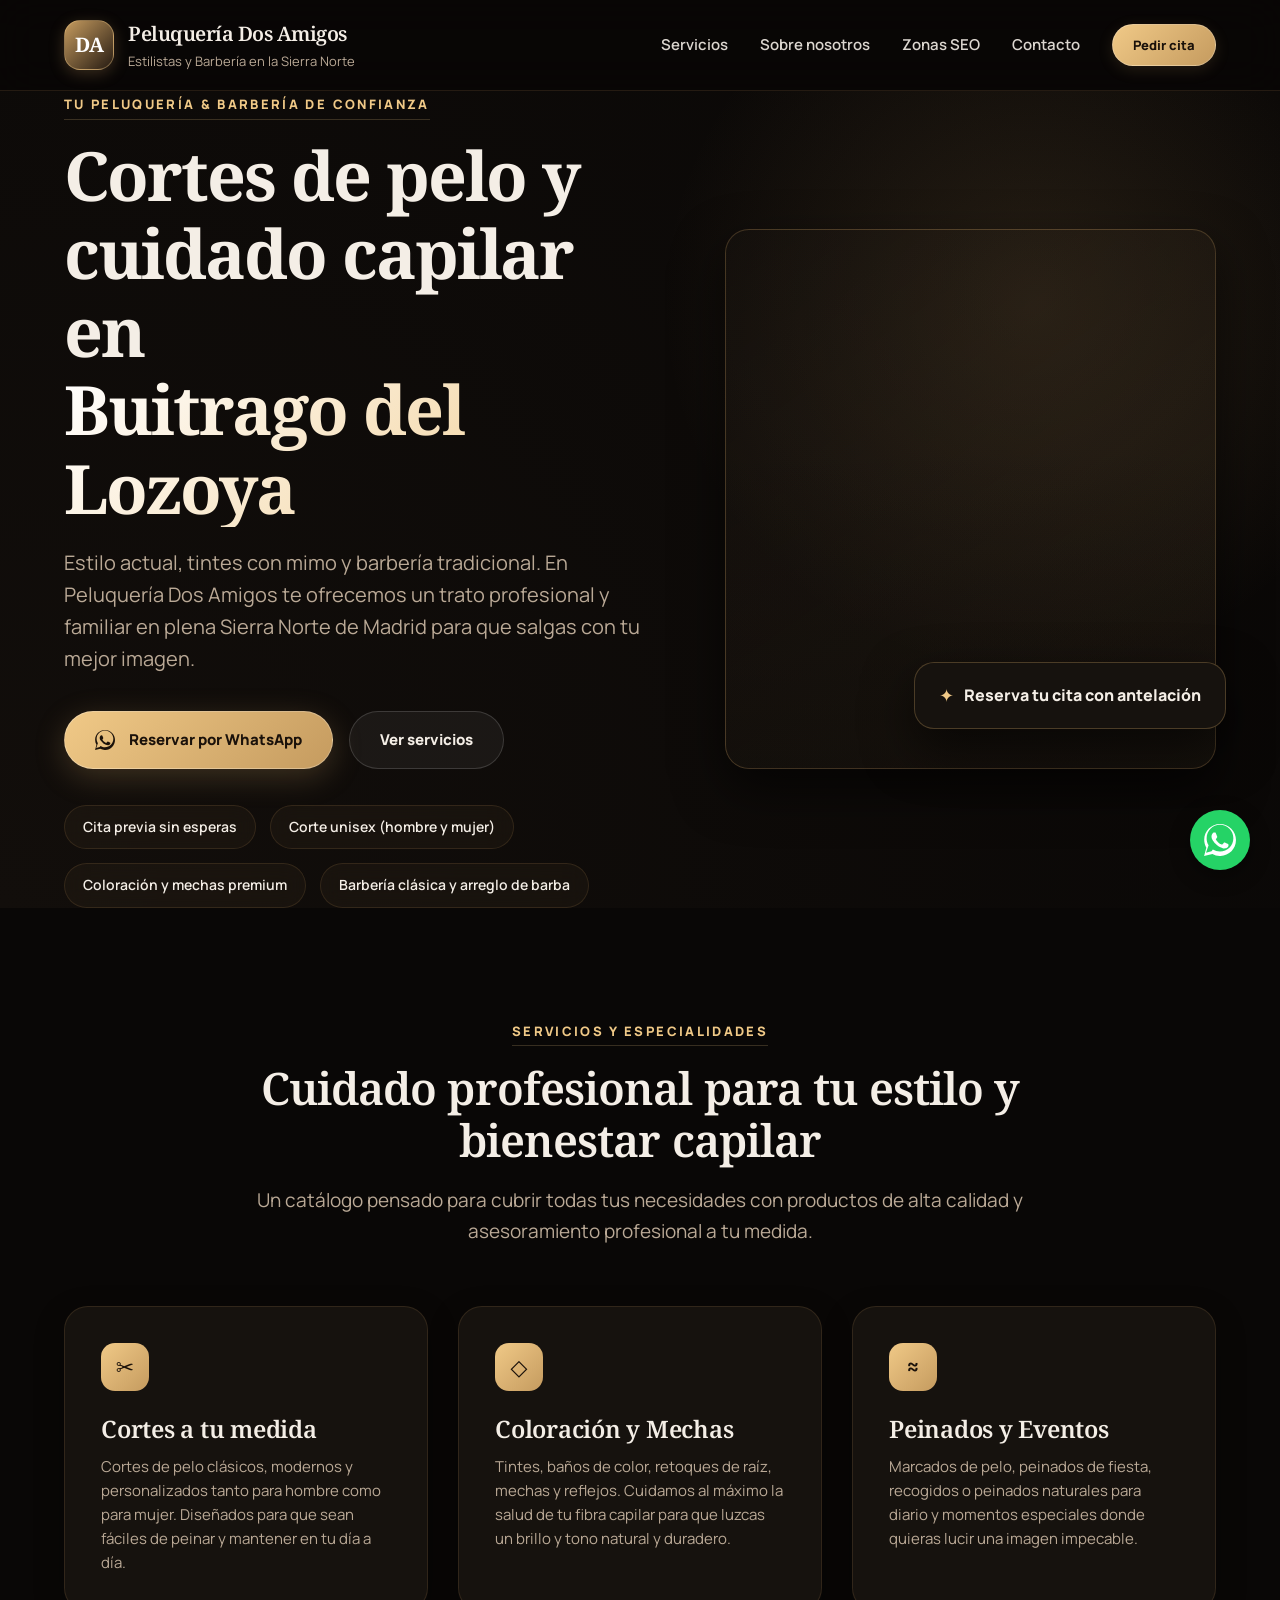
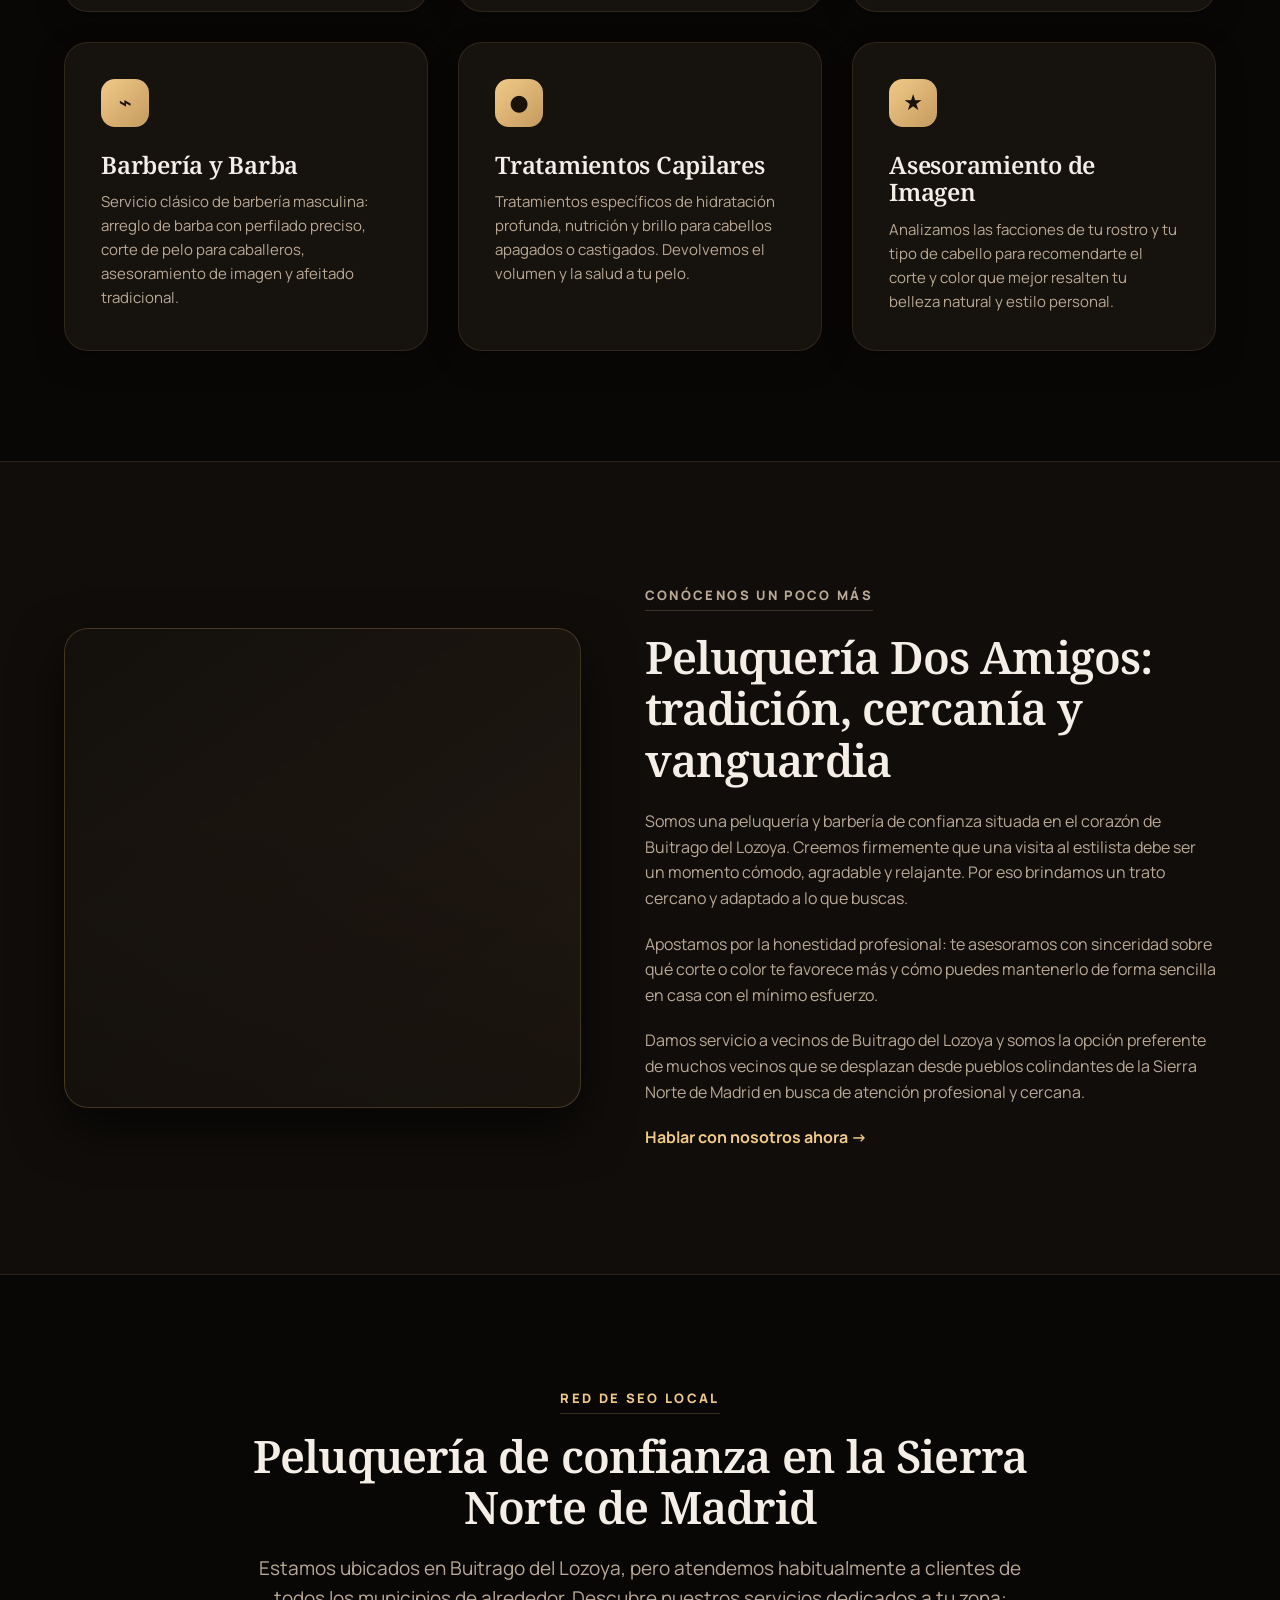
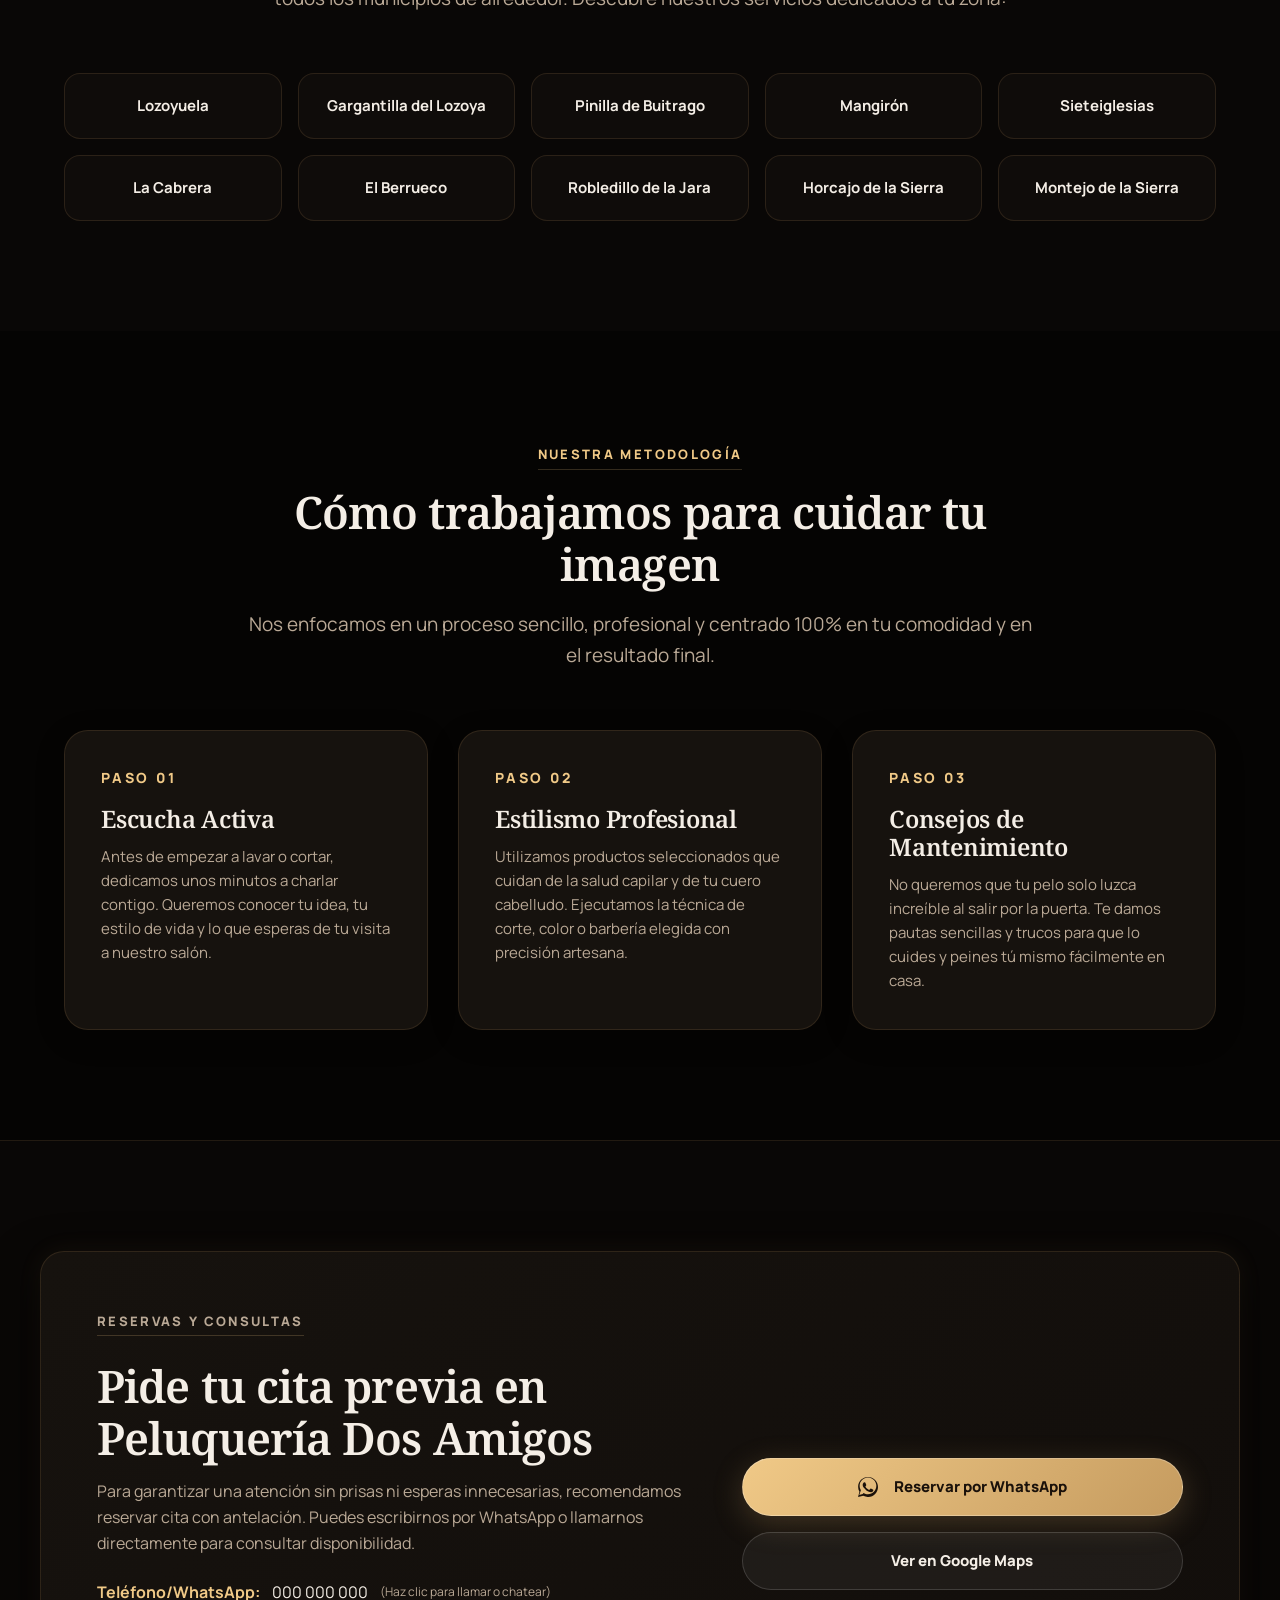
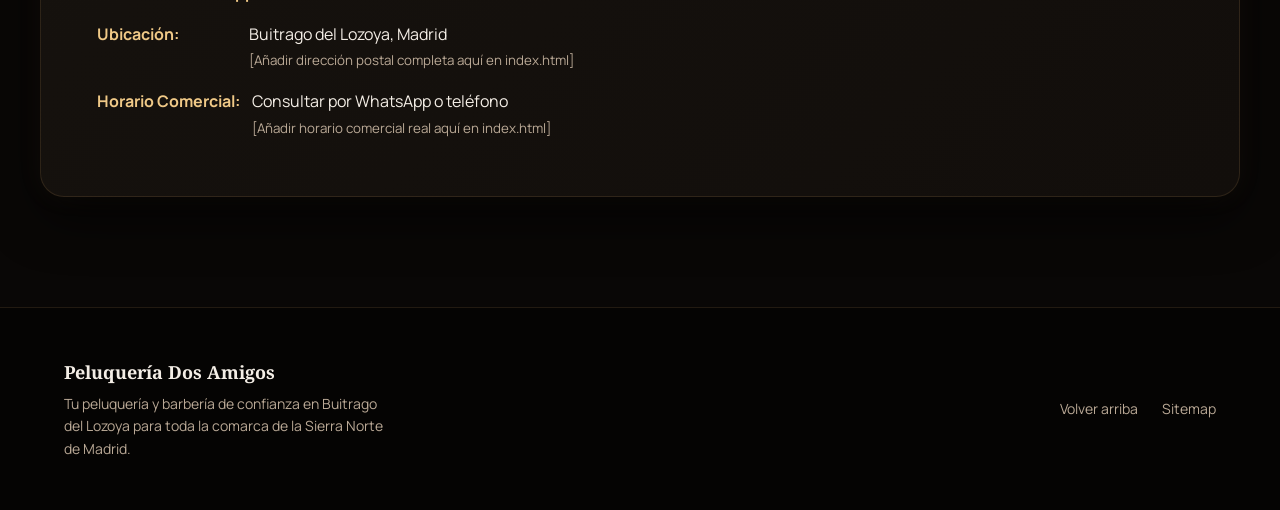
==== index.html @ a32f3285 "Premium redesign and local SEO optimization" ====
<!doctype html>
<html lang="es">
<head>
  <meta charset="UTF-8" />
  <meta name="viewport" content="width=device-width, initial-scale=1.0" />
  
  <!-- SEO Meta Tags -->
  <title>Peluquería Dos Amigos en Buitrago del Lozoya | Cortes, color y barbería premium</title>
  <meta name="description" content="Peluquería Dos Amigos en Buitrago del Lozoya. Tu salón de estilismo y barbería de confianza en la Sierra Norte de Madrid. Cortes de pelo, color, mechas y arreglo de barba." />
  <meta name="keywords" content="peluquería Buitrago del Lozoya, peluquería Dos Amigos, barbería Buitrago, cortar pelo Buitrago, peluquería Sierra Norte Madrid, arreglar barba Buitrago, tintes pelo Buitrago" />
  <meta name="robots" content="index, follow, max-image-preview:large" />
  
  <!-- Canonical URL (Reemplazar con el dominio definitivo al publicar) -->
  <link rel="canonical" href="https://tudominio.com/" />
  
  <!-- Open Graph / Facebook -->
  <meta property="og:title" content="Peluquería Dos Amigos | Buitrago del Lozoya" />
  <meta property="og:description" content="Tu peluquería y barbería de confianza en Buitrago del Lozoya y Sierra Norte. Cortes actuales, color cuidado y un trato muy cercano." />
  <meta property="og:type" content="website" />
  <meta property="og:url" content="https://tudominio.com/" />
  <meta property="og:image" content="https://tudominio.com/assets/og-peluqueria-dos-amigos.jpg" />
  
  <!-- Favicon -->
  <link rel="icon" href="assets/favicon.svg" type="image/svg+xml" />
  
  <!-- Preconectar Google Fonts para rendimiento -->
  <link rel="preconnect" href="https://fonts.googleapis.com" />
  <link rel="preconnect" href="https://fonts.gstatic.com" crossorigin />
  
  <!-- Stylesheets -->
  <link rel="stylesheet" href="assets/styles.css" />
  
  <!-- Schema.org JSON-LD para SEO Local -->
  <script type="application/ld+json">
  {
    "@context": "https://schema.org",
    "@type": "HairSalon",
    "name": "Peluquería Dos Amigos",
    "image": "https://tudominio.com/assets/og-peluqueria-dos-amigos.jpg",
    "@id": "https://tudominio.com/#hairsalon",
    "url": "https://tudominio.com/",
    "telephone": "+34000000000",
    "priceRange": "€€",
    "address": {
      "@type": "PostalAddress",
      "streetAddress": "Buitrago del Lozoya",
      "addressLocality": "Buitrago del Lozoya",
      "postalCode": "28730",
      "addressRegion": "Madrid",
      "addressCountry": "ES"
    },
    "geo": {
      "@type": "GeoCoordinates",
      "latitude": 40.9921,
      "longitude": -3.6382
    },
    "openingHoursSpecification": [
      {
        "@type": "OpeningHoursSpecification",
        "dayOfWeek": [
          "Tuesday",
          "Wednesday",
          "Thursday",
          "Friday"
        ],
        "opens": "09:30",
        "closes": "19:30"
      },
      {
        "@type": "OpeningHoursSpecification",
        "dayOfWeek": "Saturday",
        "opens": "09:00",
        "closes": "14:00"
      }
    ],
    "sameAs": [
      "https://www.instagram.com/peluqueria_dos_amigos"
    ],
    "areaServed": [
      "Buitrago del Lozoya",
      "Lozoyuela",
      "Gargantilla del Lozoya",
      "Pinilla de Buitrago",
      "Mangirón",
      "Sieteiglesias",
      "La Cabrera",
      "El Berrueco",
      "Robledillo de la Jara",
      "Horcajo de la Sierra",
      "Montejo de la Sierra"
    ]
  }
  </script>
</head>
<body>
  <!-- Skip Link para Accesibilidad -->
  <a class="skip" href="#contenido">Saltar al contenido</a>
  
  <!-- Header / Navegación -->
  <header class="site-header" id="top">
    <div class="container nav-wrap">
      <a href="index.html" class="brand" aria-label="Peluquería Dos Amigos - Inicio">
        <span class="brand-mark" aria-hidden="true">DA</span>
        <span>
          <strong>Peluquería Dos Amigos</strong>
          <small>Estilistas y Barbería en la Sierra Norte</small>
        </span>
      </a>
      <button class="menu-toggle" aria-expanded="false" aria-controls="menu" aria-label="Abrir menú de navegación">☰</button>
      <nav id="menu" class="menu" aria-label="Navegación principal">
        <a href="#servicios">Servicios</a>
        <a href="#sobre-nosotros">Sobre nosotros</a>
        <a href="#zonas">Zonas SEO</a>
        <a href="#contacto">Contacto</a>
        <!-- CTA Principal Header -->
        <!-- REEMPLAZAR wa.me/34000000000 con el teléfono real -->
        <a class="btn btn-small" href="https://wa.me/34000000000" target="_blank" rel="noopener">Pedir cita</a>
      </nav>
    </div>
  </header>

  <!-- Contenido Principal -->
  <main id="contenido">
    <!-- Hero Section -->
    <section class="hero section-glow">
      <div class="container hero-grid">
        <div class="hero-copy reveal">
          <p class="eyebrow">Tu peluquería &amp; barbería de confianza</p>
          <h1>Cortes de pelo y cuidado capilar en <strong>Buitrago del Lozoya</strong></h1>
          <p class="lead">Estilo actual, tintes con mimo y barbería tradicional. En Peluquería Dos Amigos te ofrecemos un trato profesional y familiar en plena Sierra Norte de Madrid para que salgas con tu mejor imagen.</p>
          <div class="hero-actions">
            <!-- REEMPLAZAR wa.me/34000000000 con el número real -->
            <a class="btn" href="https://wa.me/34000000000" target="_blank" rel="noopener">
              <svg style="width:20px;height:20px;fill:currentColor;vertical-align:middle;margin-right:4px;" viewBox="0 0 24 24"><path d="M.057 24l1.687-6.163c-1.041-1.804-1.588-3.849-1.587-5.946C.06 5.348 5.397.01 12.008.01c3.202.001 6.212 1.246 8.477 3.514 2.266 2.268 3.507 5.28 3.505 8.484-.004 6.657-5.34 11.997-11.953 11.997-2.005-.001-3.973-.504-5.729-1.464L0 24zm6.59-4.846c1.666.988 3.311 1.485 5.35 1.486 5.517 0 10.005-4.48 10.008-9.997.002-2.673-1.037-5.185-2.927-7.078-1.89-1.891-4.401-2.934-7.081-2.936-5.524 0-10.014 4.481-10.017 9.997-.002 2.037.497 3.622 1.47 5.285L1.5 21.5l4.147-1.086zM17.75 14.89c-.313-.156-1.854-.915-2.145-1.02-.29-.105-.503-.156-.713.156-.21.314-.815 1.02-.998 1.23-.181.21-.363.236-.676.08-.313-.156-1.32-.486-2.515-1.55-.93-.83-1.558-1.856-1.74-2.17-.182-.313-.02-.482.137-.638.141-.14.313-.365.47-.547.156-.182.208-.313.313-.52.104-.209.052-.392-.026-.548-.078-.156-.713-1.72-.977-2.36-.257-.619-.519-.534-.713-.544-.18-.01-.39-.01-.6-.01-.21 0-.55.08-.838.393-.29.314-1.101 1.077-1.101 2.628 0 1.55 1.127 3.047 1.284 3.257.156.21 2.218 3.387 5.372 4.747.75.324 1.336.518 1.793.663.754.24 1.44.207 1.983.125.604-.093 1.854-.758 2.115-1.455.26-.698.26-1.298.182-1.423-.078-.125-.29-.208-.604-.364z"/></svg>
              Reservar por WhatsApp
            </a>
            <a class="btn btn-ghost" href="#servicios">Ver servicios</a>
          </div>
          <ul class="trust-list" aria-label="Nuestras garantías">
            <li>Cita previa sin esperas</li>
            <li>Corte unisex (hombre y mujer)</li>
            <li>Coloración y mechas premium</li>
            <li>Barbería clásica y arreglo de barba</li>
          </ul>
        </div>
        <div class="hero-card reveal floating-card">
          <!-- Tarjeta de imagen premium -->
          <div class="photo-card photo-main" role="img" aria-label="Interior elegante y acogedor de una peluquería y barbería moderna"></div>
          <div class="floating-note">Reserva tu cita con antelación</div>
        </div>
      </div>
    </section>

    <!-- Sección de Servicios -->
    <section class="section" id="servicios">
      <div class="container">
        <div class="section-heading reveal">
          <p class="eyebrow">Servicios y Especialidades</p>
          <h2>Cuidado profesional para tu estilo y bienestar capilar</h2>
          <p>Un catálogo pensado para cubrir todas tus necesidades con productos de alta calidad y asesoramiento profesional a tu medida.</p>
        </div>
        <div class="cards services-grid">
          <article class="card reveal">
            <span class="icon" aria-hidden="true">✂</span>
            <h3>Cortes a tu medida</h3>
            <p>Cortes de pelo clásicos, modernos y personalizados tanto para hombre como para mujer. Diseñados para que sean fáciles de peinar y mantener en tu día a día.</p>
          </article>
          <article class="card reveal">
            <span class="icon" aria-hidden="true">◇</span>
            <h3>Coloración y Mechas</h3>
            <p>Tintes, baños de color, retoques de raíz, mechas y reflejos. Cuidamos al máximo la salud de tu fibra capilar para que luzcas un brillo y tono natural y duradero.</p>
          </article>
          <article class="card reveal">
            <span class="icon" aria-hidden="true">≈</span>
            <h3>Peinados y Eventos</h3>
            <p>Marcados de pelo, peinados de fiesta, recogidos o peinados naturales para diario y momentos especiales donde quieras lucir una imagen impecable.</p>
          </article>
          <article class="card reveal">
            <span class="icon" aria-hidden="true">⌁</span>
            <h3>Barbería y Barba</h3>
            <p>Servicio clásico de barbería masculina: arreglo de barba con perfilado preciso, corte de pelo para caballeros, asesoramiento de imagen y afeitado tradicional.</p>
          </article>
          <article class="card reveal">
            <span class="icon" aria-hidden="true">●</span>
            <h3>Tratamientos Capilares</h3>
            <p>Tratamientos específicos de hidratación profunda, nutrición y brillo para cabellos apagados o castigados. Devolvemos el volumen y la salud a tu pelo.</p>
          </article>
          <article class="card reveal">
            <span class="icon" aria-hidden="true">★</span>
            <h3>Asesoramiento de Imagen</h3>
            <p>Analizamos las facciones de tu rostro y tu tipo de cabello para recomendarte el corte y color que mejor resalten tu belleza natural y estilo personal.</p>
          </article>
        </div>
      </div>
    </section>

    <!-- Sección Sobre Nosotros -->
    <section class="split section-soft" id="sobre-nosotros">
      <div class="container split-grid">
        <div class="image-panel reveal" role="img" aria-label="Sillón de barbería de cuero y espejos vintage en un salón moderno"></div>
        <div class="reveal">
          <p class="eyebrow">Conócenos un poco más</p>
          <h2>Peluquería Dos Amigos: tradición, cercanía y vanguardia</h2>
          <p>Somos una peluquería y barbería de confianza situada en el corazón de Buitrago del Lozoya. Creemos firmemente que una visita al estilista debe ser un momento cómodo, agradable y relajante. Por eso brindamos un trato cercano y adaptado a lo que buscas.</p>
          <p>Apostamos por la honestidad profesional: te asesoramos con sinceridad sobre qué corte o color te favorece más y cómo puedes mantenerlo de forma sencilla en casa con el mínimo esfuerzo.</p>
          <p>Damos servicio a vecinos de Buitrago del Lozoya y somos la opción preferente de muchos vecinos que se desplazan desde pueblos colindantes de la Sierra Norte de Madrid en busca de atención profesional y cercana.</p>
          <a class="text-link" href="#contacto">Hablar con nosotros ahora →</a>
        </div>
      </div>
    </section>

    <!-- Sección Zonas SEO / Red Local -->
    <section class="section" id="zonas">
      <div class="container">
        <div class="section-heading reveal">
          <p class="eyebrow">Red de SEO Local</p>
          <h2>Peluquería de confianza en la Sierra Norte de Madrid</h2>
          <p>Estamos ubicados en Buitrago del Lozoya, pero atendemos habitualmente a clientes de todos los municipios de alrededor. Descubre nuestros servicios dedicados a tu zona:</p>
        </div>
        <div class="zone-grid reveal">
          <a href="zonas/peluqueria-lozoyuela.html">Lozoyuela</a>
          <a href="zonas/peluqueria-gargantilla-del-lozoya.html">Gargantilla del Lozoya</a>
          <a href="zonas/peluqueria-pinilla-de-buitrago.html">Pinilla de Buitrago</a>
          <a href="zonas/peluqueria-mangiron.html">Mangirón</a>
          <a href="zonas/peluqueria-sieteiglesias.html">Sieteiglesias</a>
          <a href="zonas/peluqueria-la-cabrera.html">La Cabrera</a>
          <a href="zonas/peluqueria-el-berrueco.html">El Berrueco</a>
          <a href="zonas/peluqueria-robledillo-de-la-jara.html">Robledillo de la Jara</a>
          <a href="zonas/peluqueria-horcajo-de-la-sierra.html">Horcajo de la Sierra</a>
          <a href="zonas/peluqueria-montejo-de-la-sierra.html">Montejo de la Sierra</a>
        </div>
      </div>
    </section>

    <!-- Sección de Metodología -->
    <section class="section section-dark">
      <div class="container">
        <div class="section-heading reveal">
          <p class="eyebrow">Nuestra Metodología</p>
          <h2>Cómo trabajamos para cuidar tu imagen</h2>
          <p>Nos enfocamos en un proceso sencillo, profesional y centrado 100% en tu comodidad y en el resultado final.</p>
        </div>
        <div class="method-grid">
          <article class="method reveal">
            <span>PASO 01</span>
            <h3>Escucha Activa</h3>
            <p>Antes de empezar a lavar o cortar, dedicamos unos minutos a charlar contigo. Queremos conocer tu idea, tu estilo de vida y lo que esperas de tu visita a nuestro salón.</p>
          </article>
          <article class="method reveal">
            <span>PASO 02</span>
            <h3>Estilismo Profesional</h3>
            <p>Utilizamos productos seleccionados que cuidan de la salud capilar y de tu cuero cabelludo. Ejecutamos la técnica de corte, color o barbería elegida con precisión artesana.</p>
          </article>
          <article class="method reveal">
            <span>PASO 03</span>
            <h3>Consejos de Mantenimiento</h3>
            <p>No queremos que tu pelo solo luzca increíble al salir por la puerta. Te damos pautas sencillas y trucos para que lo cuides y peines tú mismo fácilmente en casa.</p>
          </article>
        </div>
      </div>
    </section>

    <!-- Sección de Contacto -->
    <section class="section" id="contacto">
      <div class="container contact-box reveal">
        <div>
          <p class="eyebrow">Reservas y Consultas</p>
          <h2>Pide tu cita previa en Peluquería Dos Amigos</h2>
          <p>Para garantizar una atención sin prisas ni esperas innecesarias, recomendamos reservar cita con antelación. Puedes escribirnos por WhatsApp o llamarnos directamente para consultar disponibilidad.</p>
          
          <ul class="contact-list">
            <!-- REEMPLAZAR teléfono, dirección y horario reales en las siguientes líneas según corresponda -->
            <li>
              <strong>Teléfono/WhatsApp:</strong> 
              <a href="tel:+34000000000">000 000 000</a> 
              <span style="display:block;font-size:12px;color:var(--muted);margin-top:2px;">(Haz clic para llamar o chatear)</span>
            </li>
            <li>
              <strong>Ubicación:</strong> 
              <span>Buitrago del Lozoya, Madrid <br><small style="color:var(--muted)">[Añadir dirección postal completa aquí en index.html]</small></span>
            </li>
            <li>
              <strong>Horario Comercial:</strong> 
              <span>Consultar por WhatsApp o teléfono <br><small style="color:var(--muted)">[Añadir horario comercial real aquí en index.html]</small></span>
            </li>
          </ul>
        </div>
        <div class="contact-actions">
          <!-- REEMPLAZAR wa.me/34000000000 con el teléfono real -->
          <a class="btn" href="https://wa.me/34000000000" target="_blank" rel="noopener">
            <svg style="width:20px;height:20px;fill:currentColor;vertical-align:middle;margin-right:6px;" viewBox="0 0 24 24"><path d="M.057 24l1.687-6.163c-1.041-1.804-1.588-3.849-1.587-5.946C.06 5.348 5.397.01 12.008.01c3.202.001 6.212 1.246 8.477 3.514 2.266 2.268 3.507 5.28 3.505 8.484-.004 6.657-5.34 11.997-11.953 11.997-2.005-.001-3.973-.504-5.729-1.464L0 24zm6.59-4.846c1.666.988 3.311 1.485 5.35 1.486 5.517 0 10.005-4.48 10.008-9.997.002-2.673-1.037-5.185-2.927-7.078-1.89-1.891-4.401-2.934-7.081-2.936-5.524 0-10.014 4.481-10.017 9.997-.002 2.037.497 3.622 1.47 5.285L1.5 21.5l4.147-1.086zM17.75 14.89c-.313-.156-1.854-.915-2.145-1.02-.29-.105-.503-.156-.713.156-.21.314-.815 1.02-.998 1.23-.181.21-.363.236-.676.08-.313-.156-1.32-.486-2.515-1.55-.93-.83-1.558-1.856-1.74-2.17-.182-.313-.02-.482.137-.638.141-.14.313-.365.47-.547.156-.182.208-.313.313-.52.104-.209.052-.392-.026-.548-.078-.156-.713-1.72-.977-2.36-.257-.619-.519-.534-.713-.544-.18-.01-.39-.01-.6-.01-.21 0-.55.08-.838.393-.29.314-1.101 1.077-1.101 2.628 0 1.55 1.127 3.047 1.284 3.257.156.21 2.218 3.387 5.372 4.747.75.324 1.336.518 1.793.663.754.24 1.44.207 1.983.125.604-.093 1.854-.758 2.115-1.455.26-.698.26-1.298.182-1.423-.078-.125-.29-.208-.604-.364z"/></svg>
            Reservar por WhatsApp
          </a>
          <a class="btn btn-ghost" href="https://www.google.com/maps/search/Peluquer%C3%ADa+Dos+Amigos+Buitrago+del+Lozoya" target="_blank" rel="noopener">
            Ver en Google Maps
          </a>
        </div>
      </div>
    </section>
  </main>

  <!-- Pie de Página -->
  <footer class="footer">
    <div class="container footer-grid">
      <div>
        <strong>Peluquería Dos Amigos</strong>
        <p>Tu peluquería y barbería de confianza en Buitrago del Lozoya para toda la comarca de la Sierra Norte de Madrid.</p>
      </div>
      <div class="footer-links">
        <a href="#top">Volver arriba</a>
        <a href="sitemap.xml">Sitemap</a>
      </div>
    </div>
  </footer>

  <!-- Botón Flotante de WhatsApp para Móvil y Escritorio -->
  <!-- REEMPLAZAR wa.me/34000000000 con el teléfono real -->
  <a href="https://wa.me/34000000000" class="whatsapp-float" target="_blank" rel="noopener" aria-label="Escríbenos a WhatsApp para reservar tu cita">
    <svg viewBox="0 0 24 24">
      <path d="M.057 24l1.687-6.163c-1.041-1.804-1.588-3.849-1.587-5.946C.06 5.348 5.397.01 12.008.01c3.202.001 6.212 1.246 8.477 3.514 2.266 2.268 3.507 5.28 3.505 8.484-.004 6.657-5.34 11.997-11.953 11.997-2.005-.001-3.973-.504-5.729-1.464L0 24zm6.59-4.846c1.666.988 3.311 1.485 5.35 1.486 5.517 0 10.005-4.48 10.008-9.997.002-2.673-1.037-5.185-2.927-7.078-1.89-1.891-4.401-2.934-7.081-2.936-5.524 0-10.014 4.481-10.017 9.997-.002 2.037.497 3.622 1.47 5.285L1.5 21.5l4.147-1.086zM17.75 14.89c-.313-.156-1.854-.915-2.145-1.02-.29-.105-.503-.156-.713.156-.21.314-.815 1.02-.998 1.23-.181.21-.363.236-.676.08-.313-.156-1.32-.486-2.515-1.55-.93-.83-1.558-1.856-1.74-2.17-.182-.313-.02-.482.137-.638.141-.14.313-.365.47-.547.156-.182.208-.313.313-.52.104-.209.052-.392-.026-.548-.078-.156-.713-1.72-.977-2.36-.257-.619-.519-.534-.713-.544-.18-.01-.39-.01-.6-.01-.21 0-.55.08-.838.393-.29.314-1.101 1.077-1.101 2.628 0 1.55 1.127 3.047 1.284 3.257.156.21 2.218 3.387 5.372 4.747.75.324 1.336.518 1.793.663.754.24 1.44.207 1.983.125.604-.093 1.854-.758 2.115-1.455.26-.698.26-1.298.182-1.423-.078-.125-.29-.208-.604-.364z"/>
    </svg>
  </a>

  <!-- Scripts -->
  <script src="assets/main.js"></script>
</body>
</html>
---- assets/styles.css ----
@import url('https://fonts.googleapis.com/css2?family=Manrope:wght@300;400;500;600;700;800&family=Noto+Serif:ital,wght@0,400;0,600;0,700;1,400&display=swap');

:root {
  /* Color Palette - Premium Dark & Warm Gold/Copper */
  --bg: #090706;          /* Deepest warm dark */
  --bg-section: #100d0a;  /* Dark warm brown/black for section stripes */
  --paper: #16120e;       /* Elegant dark brown card background */
  --card: #1b1612;        /* Darker card background */
  --text: #f4eee6;        /* Warm off-white for high legibility */
  --muted: #baa996;       /* Soft beige for secondary text */
  --dark: #f4eee6;        /* Overridden from light theme to support dark cards */
  --gold: #c59b5f;        /* Classic warm gold accent */
  --gold-light: #f0c987;  /* Shippy gold for hovers */
  --copper: #a86f44;      /* Secondary copper warm accent */
  
  /* Borders and Shadows */
  --line: rgba(197, 155, 95, 0.15);
  --shadow: 0 20px 50px rgba(0, 0, 0, 0.6);
  --glow: 0 0 25px rgba(197, 155, 95, 0.08);
  
  /* Layout */
  --radius: 24px;
  --max: 1200px;
}

* {
  box-sizing: border-box;
  margin: 0;
  padding: 0;
}

html {
  scroll-behavior: smooth;
}

body {
  font-family: 'Manrope', ui-sans-serif, system-ui, sans-serif;
  background-color: var(--bg);
  color: var(--text);
  line-height: 1.6;
  -webkit-font-smoothing: antialiased;
}

a {
  color: inherit;
  text-decoration: none;
  transition: color 0.3s ease, border-color 0.3s ease;
}

img {
  max-width: 100%;
  height: auto;
  display: block;
}

/* Accessibility skip link */
.skip {
  position: absolute;
  left: -999px;
  top: auto;
}

.skip:focus {
  left: 16px;
  top: 16px;
  background: var(--gold);
  color: var(--bg);
  padding: 12px 18px;
  border-radius: 12px;
  font-weight: 800;
  z-index: 999;
}

/* Container */
.container {
  max-width: var(--max);
  margin: 0 auto;
  padding: 0 24px;
}

/* Sticky Header */
.site-header {
  position: sticky;
  top: 0;
  z-index: 100;
  background: rgba(9, 7, 6, 0.85);
  backdrop-filter: blur(20px);
  -webkit-backdrop-filter: blur(20px);
  border-bottom: 1px solid var(--line);
  transition: background 0.3s ease;
}

.nav-wrap {
  display: flex;
  align-items: center;
  justify-content: space-between;
  min-height: 90px;
}

.brand {
  display: flex;
  gap: 14px;
  align-items: center;
}

.brand-mark {
  width: 50px;
  height: 50px;
  border: 1px solid rgba(240, 201, 135, 0.4);
  border-radius: 16px;
  display: grid;
  place-items: center;
  background: linear-gradient(135deg, var(--gold), #261b12);
  color: #fff;
  font-family: 'Noto Serif', serif;
  font-weight: 700;
  font-size: 20px;
  letter-spacing: -1px;
  box-shadow: 0 4px 15px rgba(197, 155, 95, 0.25);
}

.brand strong {
  display: block;
  font-family: 'Noto Serif', serif;
  font-size: 20px;
  color: var(--text);
  font-weight: 600;
  letter-spacing: -0.5px;
}

.brand small {
  display: block;
  color: var(--muted);
  font-size: 13px;
  margin-top: 1px;
  font-weight: 400;
}

/* Menu items */
.menu {
  display: flex;
  align-items: center;
  gap: 32px;
  font-weight: 600;
  font-size: 15px;
}

.menu a:not(.btn) {
  color: var(--text);
  opacity: 0.9;
  position: relative;
  padding: 6px 0;
}

.menu a:not(.btn):after {
  content: '';
  position: absolute;
  bottom: 0;
  left: 0;
  width: 0;
  height: 2px;
  background-color: var(--gold);
  transition: width 0.3s ease;
}

.menu a:not(.btn):hover {
  color: var(--gold-light);
  opacity: 1;
}

.menu a:not(.btn):hover:after {
  width: 100%;
}

.menu-toggle {
  display: none;
  background: none;
  border: 0;
  color: var(--text);
  font-size: 32px;
  cursor: pointer;
  padding: 6px;
}

/* Premium Buttons */
.btn {
  display: inline-flex;
  align-items: center;
  justify-content: center;
  gap: 10px;
  border-radius: 999px;
  background: linear-gradient(135deg, var(--gold-light), var(--gold));
  color: #1a110a;
  font-weight: 800;
  font-size: 15px;
  padding: 16px 30px;
  box-shadow: 0 8px 30px rgba(197, 155, 95, 0.25);
  border: 1px solid rgba(255, 255, 255, 0.25);
  cursor: pointer;
  transition: transform 0.2s cubic-bezier(0.175, 0.885, 0.32, 1.275), box-shadow 0.2s ease, filter 0.2s ease;
}

.btn:hover {
  transform: translateY(-3px);
  box-shadow: 0 12px 35px rgba(197, 155, 95, 0.4);
  filter: brightness(1.05);
}

.btn:active {
  transform: translateY(-1px);
}

.btn-small {
  padding: 10px 20px;
  font-size: 13px;
  box-shadow: 0 4px 15px rgba(197, 155, 95, 0.15);
}

.btn-ghost {
  background: rgba(255, 255, 255, 0.05);
  color: var(--text);
  box-shadow: none;
  border: 1px solid rgba(255, 255, 255, 0.15);
}

.btn-ghost:hover {
  background: rgba(255, 255, 255, 0.1);
  box-shadow: 0 8px 25px rgba(0, 0, 0, 0.2);
  border-color: rgba(240, 201, 135, 0.4);
}

/* Sections styling */
.section {
  padding: 110px 0;
}

.section-glow {
  position: relative;
  overflow: hidden;
}

.section-glow:before {
  content: "";
  position: absolute;
  inset: -20% -10% auto auto;
  width: 750px;
  height: 750px;
  background: radial-gradient(circle, rgba(197, 155, 95, 0.15), transparent 70%);
  pointer-events: none;
  z-index: 0;
}

.section-soft {
  background-color: var(--bg-section);
  border-top: 1px solid var(--line);
  border-bottom: 1px solid var(--line);
}

/* Hero Section */
.hero {
  min-height: 720px;
  display: flex;
  align-items: center;
  background: radial-gradient(circle at bottom left, #120e0b, var(--bg));
  position: relative;
  z-index: 1;
}

.hero-grid {
  display: grid;
  grid-template-columns: 1.1fr 0.9fr;
  gap: 60px;
  align-items: center;
  width: 100%;
}

.hero-copy {
  position: relative;
  z-index: 2;
}

.eyebrow {
  color: var(--gold-light);
  text-transform: uppercase;
  letter-spacing: 0.18em;
  font-weight: 800;
  font-size: 13px;
  margin-bottom: 16px;
  display: inline-block;
  border-bottom: 1px solid rgba(240, 201, 135, 0.2);
  padding-bottom: 4px;
}

h1, h2, h3 {
  font-family: 'Noto Serif', Georgia, serif;
  line-height: 1.15;
  margin-bottom: 20px;
}

h1 {
  font-size: clamp(42px, 5.5vw, 68px);
  letter-spacing: -0.03em;
  font-weight: 700;
}

h1 strong {
  display: block;
  background: linear-gradient(135deg, #fff, var(--gold-light));
  -webkit-background-clip: text;
  -webkit-text-fill-color: transparent;
}

h2 {
  font-size: clamp(30px, 3.5vw, 48px);
  letter-spacing: -0.02em;
  font-weight: 600;
}

h3 {
  font-size: 24px;
  letter-spacing: -0.01em;
  font-weight: 600;
}

.lead {
  font-size: 20px;
  color: var(--muted);
  max-width: 620px;
  margin-bottom: 30px;
  font-weight: 400;
}

.hero-actions {
  display: flex;
  gap: 16px;
  flex-wrap: wrap;
  margin: 36px 0;
}

.trust-list {
  list-style: none;
  padding: 0;
  margin-top: 30px;
  display: flex;
  gap: 14px;
  flex-wrap: wrap;
}

.trust-list li {
  border: 1px solid var(--line);
  border-radius: 999px;
  padding: 10px 18px;
  background: rgba(197, 155, 95, 0.05);
  font-size: 14px;
  font-weight: 600;
  color: var(--text);
  backdrop-filter: blur(10px);
}

.hero-card {
  position: relative;
  z-index: 2;
}

/* Photo Cards & Image Panels */
.photo-card, .image-panel {
  min-height: 540px;
  border-radius: var(--radius);
  background-position: center;
  background-size: cover;
  box-shadow: var(--shadow);
  border: 1px solid rgba(197, 155, 95, 0.25);
  position: relative;
  overflow: hidden;
}

.photo-card::before, .image-panel::before {
  content: "";
  position: absolute;
  inset: 0;
  background: linear-gradient(to top, rgba(9, 7, 6, 0.4) 0%, transparent 60%);
}

.photo-main {
  background-image: linear-gradient(145deg, rgba(27, 22, 18, 0.3), rgba(197, 155, 95, 0.1)), url('https://images.unsplash.com/photo-1560066984-138dadb4c035?auto=format&fit=crop&w=1200&q=80');
}

.floating-note {
  position: absolute;
  right: -10px;
  bottom: 40px;
  background: var(--paper);
  border: 1px solid rgba(197, 155, 95, 0.3);
  color: var(--text);
  padding: 18px 24px;
  border-radius: 20px;
  font-weight: 800;
  box-shadow: var(--shadow);
  display: flex;
  align-items: center;
  gap: 10px;
  z-index: 3;
}

.floating-note::before {
  content: "✦";
  color: var(--gold-light);
  font-size: 18px;
}

/* Heading section */
.section-heading {
  max-width: 800px;
  margin: 0 auto 60px;
  text-align: center;
  position: relative;
  z-index: 2;
}

.section-heading p:not(.eyebrow) {
  color: var(--muted);
  font-size: 19px;
  margin-top: 10px;
}

/* Services Grid & Cards */
.cards {
  display: grid;
  gap: 30px;
}

.services-grid {
  grid-template-columns: repeat(3, 1fr);
}

.card {
  background: var(--paper);
  color: var(--text);
  border-radius: var(--radius);
  padding: 36px;
  min-height: 250px;
  box-shadow: 0 10px 30px rgba(0, 0, 0, 0.3);
  border: 1px solid var(--line);
  position: relative;
  overflow: hidden;
  transition: transform 0.3s cubic-bezier(0.25, 0.8, 0.25, 1), border-color 0.3s ease, box-shadow 0.3s ease;
}

.card:hover {
  transform: translateY(-6px);
  border-color: rgba(240, 201, 135, 0.4);
  box-shadow: 0 15px 40px rgba(197, 155, 95, 0.15), var(--shadow);
}

.card h3 {
  margin-bottom: 12px;
  color: var(--text);
}

.card p {
  color: var(--muted);
  font-size: 15px;
  line-height: 1.6;
}

.icon {
  width: 48px;
  height: 48px;
  border-radius: 14px;
  background: linear-gradient(135deg, var(--gold-light), var(--gold));
  display: grid;
  place-items: center;
  color: #1a110a;
  font-size: 22px;
  font-weight: 700;
  margin-bottom: 24px;
}

/* Split layout */
.split {
  padding: 120px 0;
}

.split-grid {
  display: grid;
  grid-template-columns: 0.95fr 1.05fr;
  gap: 64px;
  align-items: center;
}

.image-panel {
  background-image: linear-gradient(145deg, rgba(27, 22, 18, 0.3), rgba(197, 155, 95, 0.1)), url('https://images.unsplash.com/photo-1522337660859-02fbefca4702?auto=format&fit=crop&w=1200&q=80');
  min-height: 480px;
}

.split h2 {
  margin-bottom: 24px;
}

.split p {
  color: var(--muted);
  margin-bottom: 20px;
}

.text-link {
  font-weight: 700;
  color: var(--gold-light);
  display: inline-flex;
  align-items: center;
  gap: 8px;
  border-bottom: 1px solid transparent;
  padding-bottom: 2px;
}

.text-link:hover {
  color: var(--text);
  border-color: var(--gold-light);
}

/* Zones Grid (SEO) */
.zone-grid {
  display: grid;
  grid-template-columns: repeat(5, 1fr);
  gap: 16px;
}

.zone-grid a {
  padding: 20px 14px;
  border-radius: 16px;
  background: rgba(27, 22, 18, 0.4);
  border: 1px solid var(--line);
  text-align: center;
  font-weight: 700;
  font-size: 15px;
  color: var(--text);
  transition: all 0.3s cubic-bezier(0.25, 0.8, 0.25, 1);
  display: flex;
  align-items: center;
  justify-content: center;
  min-height: 64px;
}

.zone-grid a:hover {
  background: rgba(197, 155, 95, 0.12);
  border-color: var(--gold);
  color: var(--gold-light);
  transform: scale(1.03);
  box-shadow: var(--glow);
}

/* Methodology Section */
.section-dark {
  background-color: #050403;
  border-bottom: 1px solid var(--line);
}

.method-grid {
  display: grid;
  grid-template-columns: repeat(3, 1fr);
  gap: 30px;
}

.method {
  border: 1px solid var(--line);
  border-radius: var(--radius);
  padding: 36px;
  background: var(--paper);
  box-shadow: 0 8px 30px rgba(0, 0, 0, 0.2);
  transition: transform 0.3s ease, border-color 0.3s ease;
}

.method:hover {
  transform: translateY(-4px);
  border-color: rgba(197, 155, 95, 0.35);
}

.method span {
  display: block;
  color: var(--gold-light);
  font-weight: 800;
  font-size: 14px;
  letter-spacing: 0.2em;
  margin-bottom: 16px;
}

.method h3 {
  margin-bottom: 12px;
}

.method p {
  color: var(--muted);
  font-size: 15px;
}

/* Contact box and lists */
.contact-box {
  display: grid;
  grid-template-columns: 1.15fr 0.85fr;
  gap: 48px;
  align-items: center;
  background: linear-gradient(135deg, var(--paper), #120e0b);
  border: 1px solid var(--line);
  color: var(--text);
  padding: 56px;
  border-radius: var(--radius);
  box-shadow: var(--shadow), var(--glow);
}

.contact-box h2 {
  margin-bottom: 16px;
}

.contact-box p {
  color: var(--muted);
  margin-bottom: 24px;
}

.contact-list {
  list-style: none;
  display: flex;
  flex-direction: column;
  gap: 16px;
}

.contact-list li {
  display: flex;
  gap: 12px;
  font-size: 16px;
}

.contact-list strong {
  color: var(--gold-light);
  min-width: 140px;
  display: inline-block;
}

.contact-list a:hover {
  color: var(--gold-light);
}

.contact-actions {
  display: flex;
  flex-direction: column;
  gap: 16px;
}

.contact-actions .btn {
  width: 100%;
}

/* Local SEO Landings Elements */
.local-hero {
  padding: 120px 0 70px;
  background: radial-gradient(circle at top right, #1a1410, var(--bg));
  border-bottom: 1px solid var(--line);
}

.breadcrumb {
  color: var(--muted);
  font-size: 14px;
  margin-bottom: 24px;
  font-weight: 500;
}

.breadcrumb a {
  color: var(--gold-light);
  transition: color 0.2s ease;
}

.breadcrumb a:hover {
  color: var(--text);
}

.local-content {
  background-color: var(--bg);
  padding: 90px 0;
}

.local-content .local-grid {
  display: grid;
  grid-template-columns: 1.25fr 0.75fr;
  gap: 52px;
}

.local-content article {
  position: relative;
  z-index: 2;
}

.local-content article h2 {
  font-size: 28px;
  margin-bottom: 20px;
  color: var(--gold-light);
}

.local-content article h3 {
  font-size: 22px;
  margin: 36px 0 16px;
  color: var(--text);
}

.local-content article p {
  color: var(--muted);
  margin-bottom: 20px;
  font-size: 16px;
  line-height: 1.7;
}

.local-content article ul {
  margin: 20px 0 30px 24px;
  color: var(--muted);
}

.local-content article li {
  margin-bottom: 10px;
  line-height: 1.6;
}

.seo-box {
  background: var(--paper);
  border: 1px solid var(--line);
  border-radius: var(--radius);
  padding: 36px;
  position: sticky;
  top: 120px;
  height: fit-content;
  box-shadow: 0 10px 30px rgba(0, 0, 0, 0.2);
}

.seo-box h3 {
  font-size: 22px;
  margin-bottom: 16px;
  border-bottom: 1px solid var(--line);
  padding-bottom: 10px;
}

.seo-box p {
  font-size: 15px;
  color: var(--muted);
  margin-bottom: 20px;
}

.seo-box strong {
  color: var(--text);
}

.seo-box a.btn {
  width: 100%;
}

/* Footer styling */
.footer {
  padding: 50px 0;
  border-top: 1px solid var(--line);
  background-color: #050403;
  color: var(--muted);
  font-size: 14px;
}

.footer-grid {
  display: flex;
  justify-content: space-between;
  align-items: center;
  gap: 30px;
}

.footer strong {
  font-family: 'Noto Serif', serif;
  font-size: 18px;
  color: var(--text);
  display: block;
  margin-bottom: 6px;
}

.footer p {
  max-width: 320px;
}

.footer-links {
  display: flex;
  gap: 24px;
}

.footer a {
  color: var(--muted);
}

.footer a:hover {
  color: var(--gold-light);
}

/* Floating WhatsApp Button */
.whatsapp-float {
  position: fixed;
  bottom: 30px;
  right: 30px;
  width: 60px;
  height: 60px;
  background-color: #25d366;
  border-radius: 50%;
  display: flex;
  align-items: center;
  justify-content: center;
  box-shadow: 0 6px 20px rgba(0,0,0,0.4);
  z-index: 999;
  transition: transform 0.3s ease, background-color 0.3s ease;
}

.whatsapp-float:hover {
  transform: translateY(-5px) scale(1.05);
  background-color: #128c7e;
}

.whatsapp-float svg {
  width: 32px;
  height: 32px;
  fill: #fff;
}

/* Pulse animation for WhatsApp button */
.whatsapp-float::after {
  content: '';
  position: absolute;
  width: 100%;
  height: 100%;
  border-radius: 50%;
  border: 2px solid #25d366;
  animation: pulseFloat 2s infinite;
  opacity: 0;
  pointer-events: none;
}

@keyframes pulseFloat {
  0% {
    transform: scale(1);
    opacity: 0.8;
  }
  100% {
    transform: scale(1.4);
    opacity: 0;
  }
}

/* Reveal Animations */
.reveal {
  opacity: 0;
  transform: translateY(30px);
  transition: opacity 0.8s cubic-bezier(0.215, 0.61, 0.355, 1), transform 0.8s cubic-bezier(0.215, 0.61, 0.355, 1);
}

.reveal.visible {
  opacity: 1;
  transform: translateY(0);
}

.delay-1 { transition-delay: 0.1s; }
.delay-2 { transition-delay: 0.2s; }
.delay-3 { transition-delay: 0.3s; }
.delay-4 { transition-delay: 0.4s; }

/* Custom Floating Card Motion */
.floating-card {
  animation: floatGentle 6s ease-in-out infinite;
}

@keyframes floatGentle {
  0%, 100% {
    transform: translateY(0);
  }
  50% {
    transform: translateY(-10px);
  }
}

/* Media Queries for Responsiveness */
@media (max-width: 1024px) {
  .hero-grid {
    gap: 40px;
  }
  
  .services-grid {
    grid-template-columns: repeat(2, 1fr);
  }
  
  .zone-grid {
    grid-template-columns: repeat(4, 1fr);
  }
}

@media (max-width: 900px) {
  .menu-toggle {
    display: block;
  }
  
  .menu {
    position: absolute;
    left: 24px;
    right: 24px;
    top: 90px;
    display: none;
    flex-direction: column;
    background: #14100c;
    border: 1px solid var(--line);
    border-radius: 20px;
    padding: 24px;
    gap: 20px;
    box-shadow: var(--shadow);
    z-index: 100;
  }
  
  .menu.open {
    display: flex;
    animation: slideDown 0.3s cubic-bezier(0.175, 0.885, 0.32, 1.1) forwards;
  }
  
  .menu a:not(.btn) {
    width: 100%;
    padding: 8px 0;
    font-size: 17px;
    border-bottom: 1px solid rgba(255,255,255,0.05);
  }
  
  .menu a:not(.btn):after {
    display: none;
  }
  
  .menu .btn {
    width: 100%;
    margin-top: 10px;
  }
  
  .hero-grid, .split-grid, .contact-box, .local-content .local-grid {
    grid-template-columns: 1fr;
  }
  
  .hero-copy {
    text-align: center;
  }
  
  .hero-actions, .trust-list {
    justify-content: center;
  }
  
  .lead {
    margin-left: auto;
    margin-right: auto;
  }
  
  .photo-card {
    min-height: 440px;
  }
  
  .floating-note {
    right: 20px;
  }
  
  .zone-grid {
    grid-template-columns: repeat(3, 1fr);
  }
  
  .method-grid {
    grid-template-columns: 1fr 1fr;
  }
}

@media (max-width: 620px) {
  .section {
    padding: 80px 0;
  }
  
  .services-grid, .method-grid, .zone-grid {
    grid-template-columns: 1fr;
  }
  
  .hero {
    min-height: auto;
    padding: 100px 0 60px;
  }
  
  .footer-grid {
    flex-direction: column;
    text-align: center;
    gap: 20px;
  }
  
  .footer-links {
    justify-content: center;
  }
  
  .contact-box {
    padding: 30px;
  }
  
  .whatsapp-float {
    bottom: 20px;
    right: 20px;
    width: 54px;
    height: 54px;
  }
  
  .whatsapp-float svg {
    width: 28px;
    height: 28px;
  }
  
  .seo-box {
    position: static;
    margin-top: 30px;
  }
}

@keyframes slideDown {
  0% {
    opacity: 0;
    transform: translateY(-10px);
  }
  100% {
    opacity: 1;
    transform: translateY(0);
  }
}
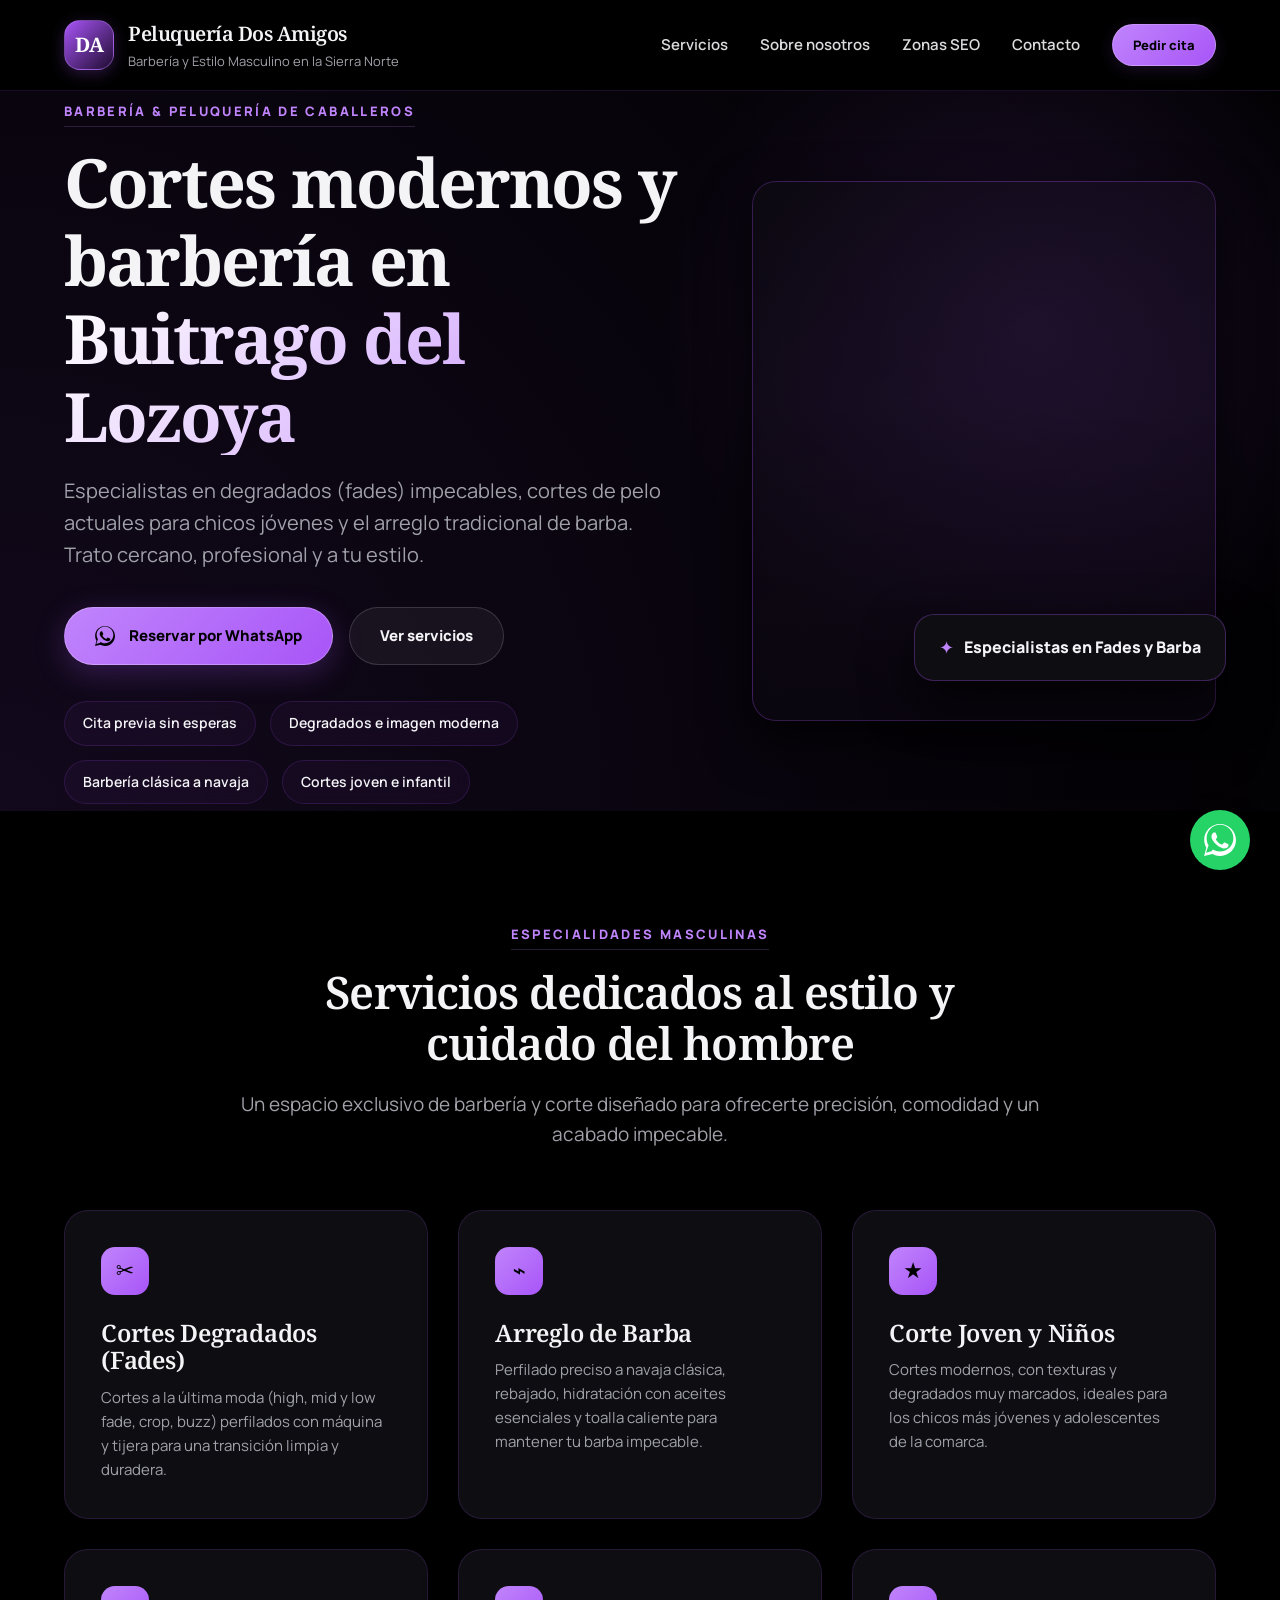
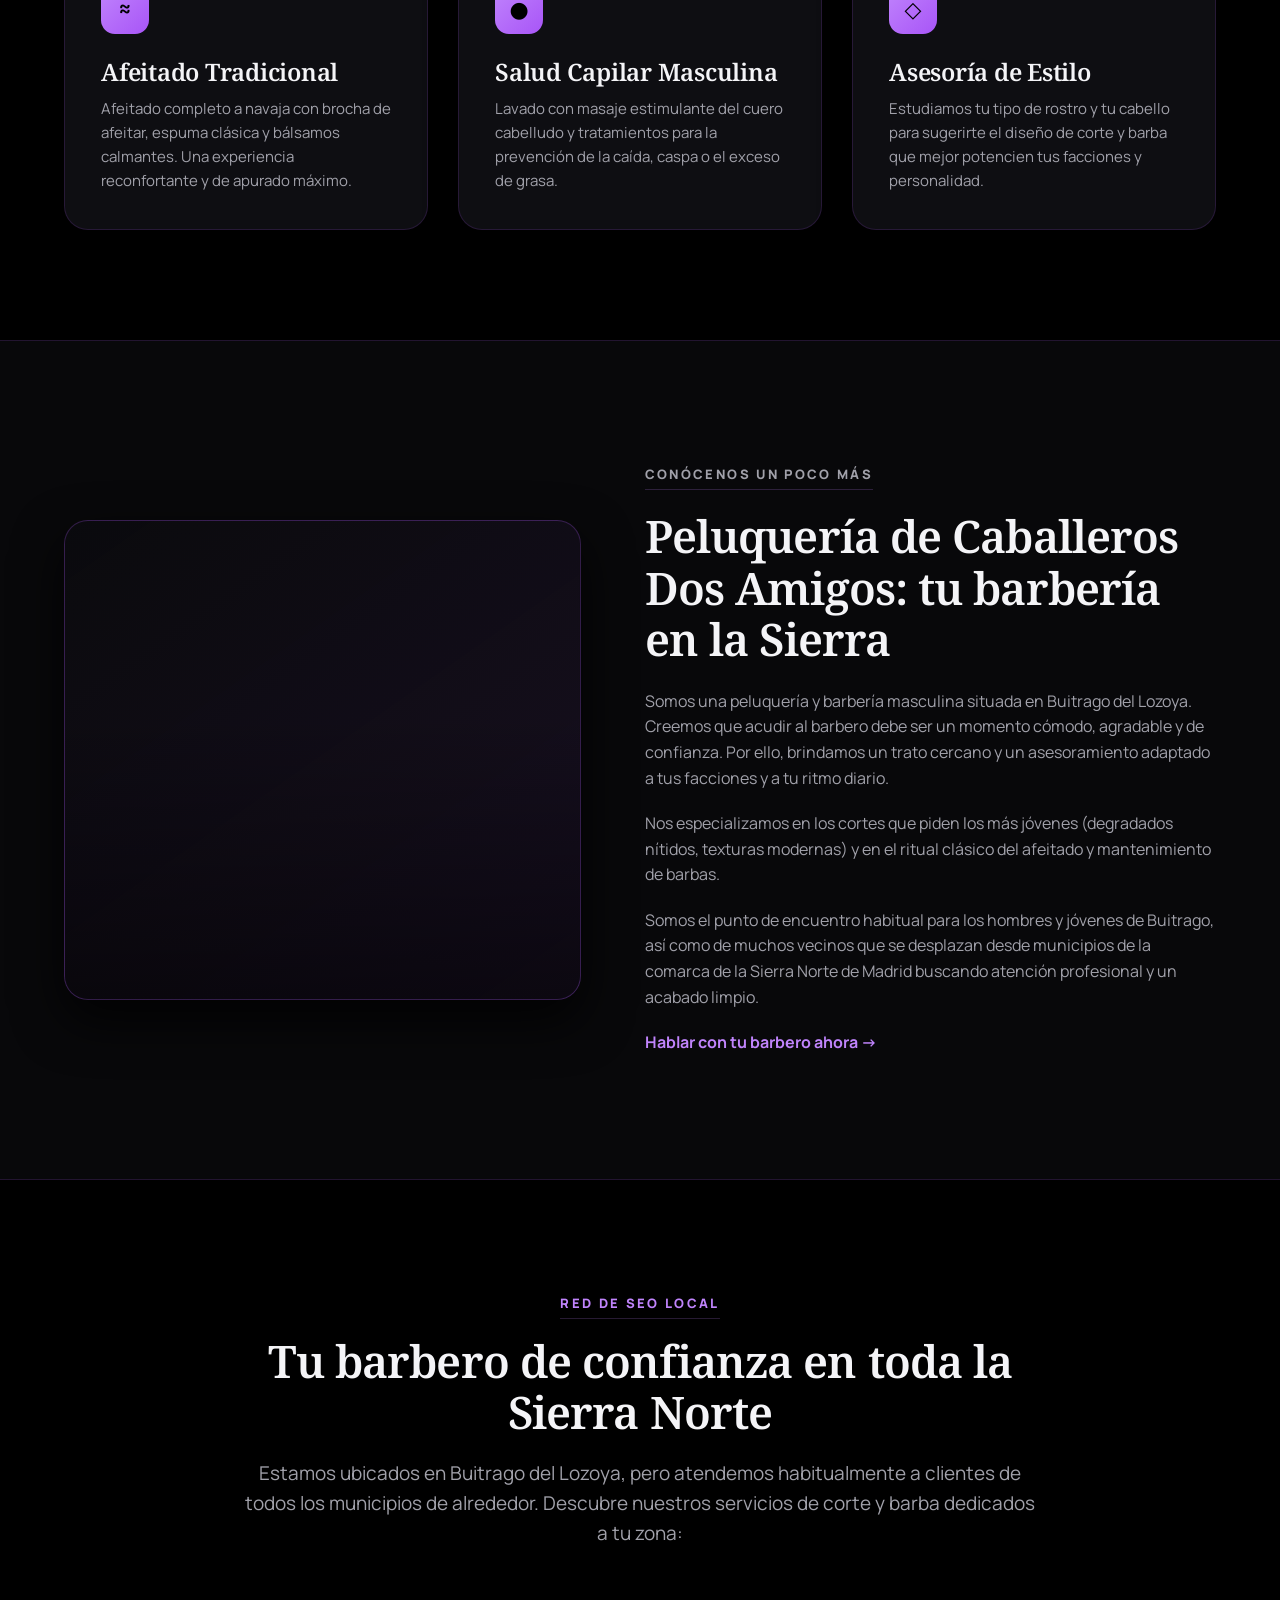
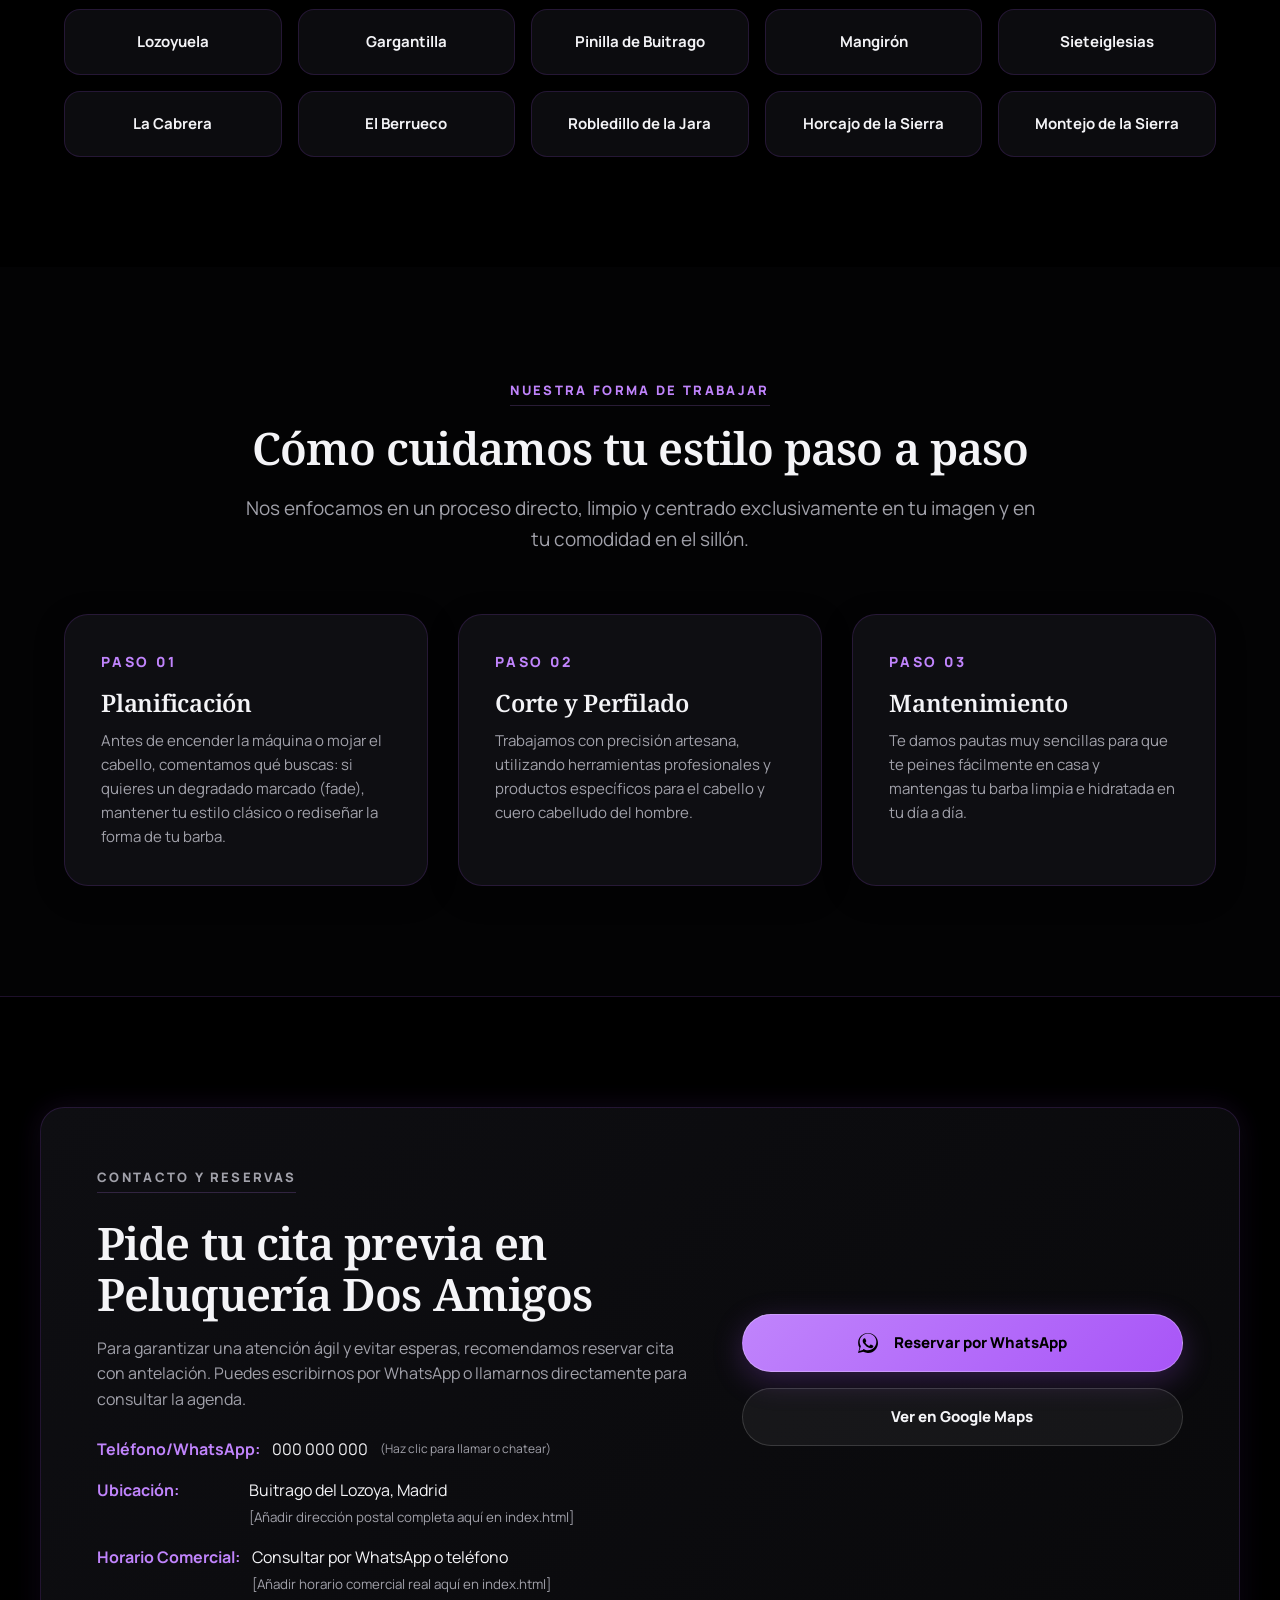
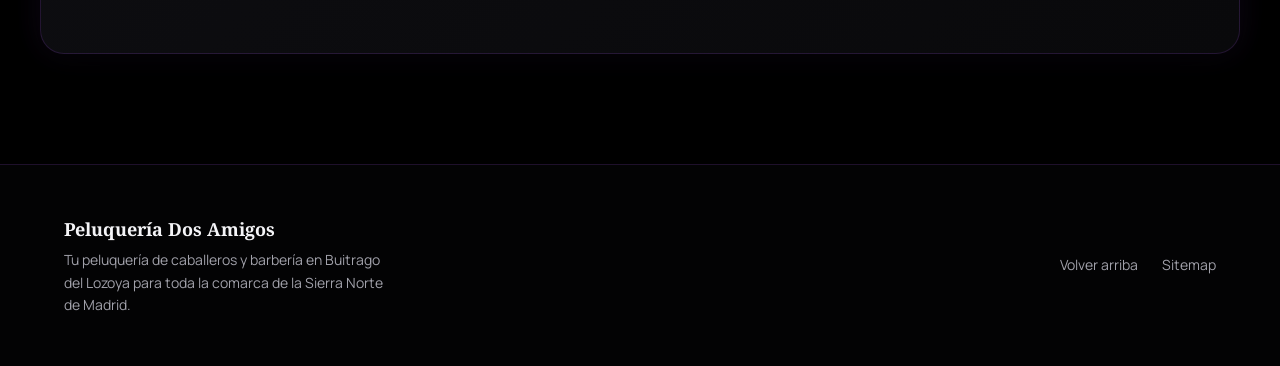
==== commit 670537d0: "Redesign to men-only barbershop: Victoria purple theme, watermark, men haircut focus" ====
--- a/index.html
+++ b/index.html
@@ -5,20 +5,20 @@
   <meta name="viewport" content="width=device-width, initial-scale=1.0" />
   
   <!-- SEO Meta Tags -->
-  <title>Peluquería Dos Amigos en Buitrago del Lozoya | Cortes, color y barbería premium</title>
-  <meta name="description" content="Peluquería Dos Amigos en Buitrago del Lozoya. Tu salón de estilismo y barbería de confianza en la Sierra Norte de Madrid. Cortes de pelo, color, mechas y arreglo de barba." />
-  <meta name="keywords" content="peluquería Buitrago del Lozoya, peluquería Dos Amigos, barbería Buitrago, cortar pelo Buitrago, peluquería Sierra Norte Madrid, arreglar barba Buitrago, tintes pelo Buitrago" />
+  <title>Barbería y Peluquería de Caballeros Dos Amigos | Buitrago del Lozoya</title>
+  <meta name="description" content="Peluquería de caballeros y barbería Dos Amigos en Buitrago del Lozoya. Cortes modernos, degradados (fades) para jóvenes, arreglo de barba y afeitado tradicional." />
+  <meta name="keywords" content="barberia Buitrago del Lozoya, peluqueria caballeros Buitrago, cortar pelo hombre Buitrago, degradados jovenes Buitrago, arreglar barba Buitrago, afeitado navaja Buitrago, peluqueria hombres Sierra Norte" />
   <meta name="robots" content="index, follow, max-image-preview:large" />
   
-  <!-- Canonical URL (Reemplazar con el dominio definitivo al publicar) -->
-  <link rel="canonical" href="https://tudominio.com/" />
+  <!-- Canonical URL -->
+  <link rel="canonical" href="https://peluqueria-dos-amigos-buitrago.github.io/" />
   
   <!-- Open Graph / Facebook -->
-  <meta property="og:title" content="Peluquería Dos Amigos | Buitrago del Lozoya" />
-  <meta property="og:description" content="Tu peluquería y barbería de confianza en Buitrago del Lozoya y Sierra Norte. Cortes actuales, color cuidado y un trato muy cercano." />
+  <meta property="og:title" content="Peluquería de Caballeros y Barbería Dos Amigos | Buitrago del Lozoya" />
+  <meta property="og:description" content="Tu barbería de confianza en Buitrago del Lozoya y Sierra Norte. Cortes modernos, degradados impecables y arreglo de barba." />
   <meta property="og:type" content="website" />
-  <meta property="og:url" content="https://tudominio.com/" />
-  <meta property="og:image" content="https://tudominio.com/assets/og-peluqueria-dos-amigos.jpg" />
+  <meta property="og:url" content="https://peluqueria-dos-amigos-buitrago.github.io/" />
+  <meta property="og:image" content="https://peluqueria-dos-amigos-buitrago.github.io/assets/og-peluqueria-dos-amigos.jpg" />
   
   <!-- Favicon -->
   <link rel="icon" href="assets/favicon.svg" type="image/svg+xml" />
@@ -34,11 +34,11 @@
   <script type="application/ld+json">
   {
     "@context": "https://schema.org",
-    "@type": "HairSalon",
-    "name": "Peluquería Dos Amigos",
-    "image": "https://tudominio.com/assets/og-peluqueria-dos-amigos.jpg",
-    "@id": "https://tudominio.com/#hairsalon",
-    "url": "https://tudominio.com/",
+    "@type": "BarberShop",
+    "name": "Peluquería de Caballeros y Barbería Dos Amigos",
+    "image": "https://peluqueria-dos-amigos-buitrago.github.io/assets/og-peluqueria-dos-amigos.jpg",
+    "@id": "https://peluqueria-dos-amigos-buitrago.github.io/#barbershop",
+    "url": "https://peluqueria-dos-amigos-buitrago.github.io/",
     "telephone": "+34000000000",
     "priceRange": "€€",
     "address": {
@@ -99,11 +99,11 @@
   <!-- Header / Navegación -->
   <header class="site-header" id="top">
     <div class="container nav-wrap">
-      <a href="index.html" class="brand" aria-label="Peluquería Dos Amigos - Inicio">
+      <a href="index.html" class="brand" aria-label="Peluquería de Caballeros y Barbería Dos Amigos - Inicio">
         <span class="brand-mark" aria-hidden="true">DA</span>
         <span>
           <strong>Peluquería Dos Amigos</strong>
-          <small>Estilistas y Barbería en la Sierra Norte</small>
+          <small>Barbería y Estilo Masculino en la Sierra Norte</small>
         </span>
       </a>
       <button class="menu-toggle" aria-expanded="false" aria-controls="menu" aria-label="Abrir menú de navegación">☰</button>
@@ -112,7 +112,6 @@
         <a href="#sobre-nosotros">Sobre nosotros</a>
         <a href="#zonas">Zonas SEO</a>
         <a href="#contacto">Contacto</a>
-        <!-- CTA Principal Header -->
         <!-- REEMPLAZAR wa.me/34000000000 con el teléfono real -->
         <a class="btn btn-small" href="https://wa.me/34000000000" target="_blank" rel="noopener">Pedir cita</a>
       </nav>
@@ -125,9 +124,9 @@
     <section class="hero section-glow">
       <div class="container hero-grid">
         <div class="hero-copy reveal">
-          <p class="eyebrow">Tu peluquería &amp; barbería de confianza</p>
-          <h1>Cortes de pelo y cuidado capilar en <strong>Buitrago del Lozoya</strong></h1>
-          <p class="lead">Estilo actual, tintes con mimo y barbería tradicional. En Peluquería Dos Amigos te ofrecemos un trato profesional y familiar en plena Sierra Norte de Madrid para que salgas con tu mejor imagen.</p>
+          <p class="eyebrow">Barbería &amp; Peluquería de Caballeros</p>
+          <h1>Cortes modernos y barbería en <strong>Buitrago del Lozoya</strong></h1>
+          <p class="lead">Especialistas en degradados (fades) impecables, cortes de pelo actuales para chicos jóvenes y el arreglo tradicional de barba. Trato cercano, profesional y a tu estilo.</p>
           <div class="hero-actions">
             <!-- REEMPLAZAR wa.me/34000000000 con el número real -->
             <a class="btn" href="https://wa.me/34000000000" target="_blank" rel="noopener">
@@ -138,15 +137,15 @@
           </div>
           <ul class="trust-list" aria-label="Nuestras garantías">
             <li>Cita previa sin esperas</li>
-            <li>Corte unisex (hombre y mujer)</li>
-            <li>Coloración y mechas premium</li>
-            <li>Barbería clásica y arreglo de barba</li>
+            <li>Degradados e imagen moderna</li>
+            <li>Barbería clásica a navaja</li>
+            <li>Cortes joven e infantil</li>
           </ul>
         </div>
         <div class="hero-card reveal floating-card">
-          <!-- Tarjeta de imagen premium -->
-          <div class="photo-card photo-main" role="img" aria-label="Interior elegante y acogedor de una peluquería y barbería moderna"></div>
-          <div class="floating-note">Reserva tu cita con antelación</div>
+          <!-- Tarjeta de imagen premium de corte degradado de chico joven -->
+          <div class="photo-card photo-main" role="img" aria-label="Corte degradado de pelo corto moderno para hombre joven"></div>
+          <div class="floating-note">Especialistas en Fades y Barba</div>
         </div>
       </div>
     </section>
@@ -155,40 +154,40 @@
     <section class="section" id="servicios">
       <div class="container">
         <div class="section-heading reveal">
-          <p class="eyebrow">Servicios y Especialidades</p>
-          <h2>Cuidado profesional para tu estilo y bienestar capilar</h2>
-          <p>Un catálogo pensado para cubrir todas tus necesidades con productos de alta calidad y asesoramiento profesional a tu medida.</p>
+          <p class="eyebrow">Especialidades Masculinas</p>
+          <h2>Servicios dedicados al estilo y cuidado del hombre</h2>
+          <p>Un espacio exclusivo de barbería y corte diseñado para ofrecerte precisión, comodidad y un acabado impecable.</p>
         </div>
         <div class="cards services-grid">
           <article class="card reveal">
             <span class="icon" aria-hidden="true">✂</span>
-            <h3>Cortes a tu medida</h3>
-            <p>Cortes de pelo clásicos, modernos y personalizados tanto para hombre como para mujer. Diseñados para que sean fáciles de peinar y mantener en tu día a día.</p>
+            <h3>Cortes Degradados (Fades)</h3>
+            <p>Cortes a la última moda (high, mid y low fade, crop, buzz) perfilados con máquina y tijera para una transición limpia y duradera.</p>
+          </article>
+          <article class="card reveal">
+            <span class="icon" aria-hidden="true">⌁</span>
+            <h3>Arreglo de Barba</h3>
+            <p>Perfilado preciso a navaja clásica, rebajado, hidratación con aceites esenciales y toalla caliente para mantener tu barba impecable.</p>
+          </article>
+          <article class="card reveal">
+            <span class="icon" aria-hidden="true">★</span>
+            <h3>Corte Joven y Niños</h3>
+            <p>Cortes modernos, con texturas y degradados muy marcados, ideales para los chicos más jóvenes y adolescentes de la comarca.</p>
+          </article>
+          <article class="card reveal">
+            <span class="icon" aria-hidden="true">≈</span>
+            <h3>Afeitado Tradicional</h3>
+            <p>Afeitado completo a navaja con brocha de afeitar, espuma clásica y bálsamos calmantes. Una experiencia reconfortante y de apurado máximo.</p>
+          </article>
+          <article class="card reveal">
+            <span class="icon" aria-hidden="true">●</span>
+            <h3>Salud Capilar Masculina</h3>
+            <p>Lavado con masaje estimulante del cuero cabelludo y tratamientos para la prevención de la caída, caspa o el exceso de grasa.</p>
           </article>
           <article class="card reveal">
             <span class="icon" aria-hidden="true">◇</span>
-            <h3>Coloración y Mechas</h3>
-            <p>Tintes, baños de color, retoques de raíz, mechas y reflejos. Cuidamos al máximo la salud de tu fibra capilar para que luzcas un brillo y tono natural y duradero.</p>
-          </article>
-          <article class="card reveal">
-            <span class="icon" aria-hidden="true">≈</span>
-            <h3>Peinados y Eventos</h3>
-            <p>Marcados de pelo, peinados de fiesta, recogidos o peinados naturales para diario y momentos especiales donde quieras lucir una imagen impecable.</p>
-          </article>
-          <article class="card reveal">
-            <span class="icon" aria-hidden="true">⌁</span>
-            <h3>Barbería y Barba</h3>
-            <p>Servicio clásico de barbería masculina: arreglo de barba con perfilado preciso, corte de pelo para caballeros, asesoramiento de imagen y afeitado tradicional.</p>
-          </article>
-          <article class="card reveal">
-            <span class="icon" aria-hidden="true">●</span>
-            <h3>Tratamientos Capilares</h3>
-            <p>Tratamientos específicos de hidratación profunda, nutrición y brillo para cabellos apagados o castigados. Devolvemos el volumen y la salud a tu pelo.</p>
-          </article>
-          <article class="card reveal">
-            <span class="icon" aria-hidden="true">★</span>
-            <h3>Asesoramiento de Imagen</h3>
-            <p>Analizamos las facciones de tu rostro y tu tipo de cabello para recomendarte el corte y color que mejor resalten tu belleza natural y estilo personal.</p>
+            <h3>Asesoría de Estilo</h3>
+            <p>Estudiamos tu tipo de rostro y tu cabello para sugerirte el diseño de corte y barba que mejor potencien tus facciones y personalidad.</p>
           </article>
         </div>
       </div>
@@ -197,14 +196,14 @@
     <!-- Sección Sobre Nosotros -->
     <section class="split section-soft" id="sobre-nosotros">
       <div class="container split-grid">
-        <div class="image-panel reveal" role="img" aria-label="Sillón de barbería de cuero y espejos vintage en un salón moderno"></div>
+        <div class="image-panel reveal" role="img" aria-label="Sillón de barbería clásico de cuero negro y herramientas de corte"></div>
         <div class="reveal">
           <p class="eyebrow">Conócenos un poco más</p>
-          <h2>Peluquería Dos Amigos: tradición, cercanía y vanguardia</h2>
-          <p>Somos una peluquería y barbería de confianza situada en el corazón de Buitrago del Lozoya. Creemos firmemente que una visita al estilista debe ser un momento cómodo, agradable y relajante. Por eso brindamos un trato cercano y adaptado a lo que buscas.</p>
-          <p>Apostamos por la honestidad profesional: te asesoramos con sinceridad sobre qué corte o color te favorece más y cómo puedes mantenerlo de forma sencilla en casa con el mínimo esfuerzo.</p>
-          <p>Damos servicio a vecinos de Buitrago del Lozoya y somos la opción preferente de muchos vecinos que se desplazan desde pueblos colindantes de la Sierra Norte de Madrid en busca de atención profesional y cercana.</p>
-          <a class="text-link" href="#contacto">Hablar con nosotros ahora →</a>
+          <h2>Peluquería de Caballeros Dos Amigos: tu barbería en la Sierra</h2>
+          <p>Somos una peluquería y barbería masculina situada en Buitrago del Lozoya. Creemos que acudir al barbero debe ser un momento cómodo, agradable y de confianza. Por ello, brindamos un trato cercano y un asesoramiento adaptado a tus facciones y a tu ritmo diario.</p>
+          <p>Nos especializamos en los cortes que piden los más jóvenes (degradados nítidos, texturas modernas) y en el ritual clásico del afeitado y mantenimiento de barbas.</p>
+          <p>Somos el punto de encuentro habitual para los hombres y jóvenes de Buitrago, así como de muchos vecinos que se desplazan desde municipios de la comarca de la Sierra Norte de Madrid buscando atención profesional y un acabado limpio.</p>
+          <a class="text-link" href="#contacto">Hablar con tu barbero ahora →</a>
         </div>
       </div>
     </section>
@@ -214,12 +213,12 @@
       <div class="container">
         <div class="section-heading reveal">
           <p class="eyebrow">Red de SEO Local</p>
-          <h2>Peluquería de confianza en la Sierra Norte de Madrid</h2>
-          <p>Estamos ubicados en Buitrago del Lozoya, pero atendemos habitualmente a clientes de todos los municipios de alrededor. Descubre nuestros servicios dedicados a tu zona:</p>
+          <h2>Tu barbero de confianza en toda la Sierra Norte</h2>
+          <p>Estamos ubicados en Buitrago del Lozoya, pero atendemos habitualmente a clientes de todos los municipios de alrededor. Descubre nuestros servicios de corte y barba dedicados a tu zona:</p>
         </div>
         <div class="zone-grid reveal">
           <a href="zonas/peluqueria-lozoyuela.html">Lozoyuela</a>
-          <a href="zonas/peluqueria-gargantilla-del-lozoya.html">Gargantilla del Lozoya</a>
+          <a href="zonas/peluqueria-gargantilla-del-lozoya.html">Gargantilla</a>
           <a href="zonas/peluqueria-pinilla-de-buitrago.html">Pinilla de Buitrago</a>
           <a href="zonas/peluqueria-mangiron.html">Mangirón</a>
           <a href="zonas/peluqueria-sieteiglesias.html">Sieteiglesias</a>
@@ -236,25 +235,25 @@
     <section class="section section-dark">
       <div class="container">
         <div class="section-heading reveal">
-          <p class="eyebrow">Nuestra Metodología</p>
-          <h2>Cómo trabajamos para cuidar tu imagen</h2>
-          <p>Nos enfocamos en un proceso sencillo, profesional y centrado 100% en tu comodidad y en el resultado final.</p>
+          <p class="eyebrow">Nuestra Forma de Trabajar</p>
+          <h2>Cómo cuidamos tu estilo paso a paso</h2>
+          <p>Nos enfocamos en un proceso directo, limpio y centrado exclusivamente en tu imagen y en tu comodidad en el sillón.</p>
         </div>
         <div class="method-grid">
           <article class="method reveal">
             <span>PASO 01</span>
-            <h3>Escucha Activa</h3>
-            <p>Antes de empezar a lavar o cortar, dedicamos unos minutos a charlar contigo. Queremos conocer tu idea, tu estilo de vida y lo que esperas de tu visita a nuestro salón.</p>
+            <h3>Planificación</h3>
+            <p>Antes de encender la máquina o mojar el cabello, comentamos qué buscas: si quieres un degradado marcado (fade), mantener tu estilo clásico o rediseñar la forma de tu barba.</p>
           </article>
           <article class="method reveal">
             <span>PASO 02</span>
-            <h3>Estilismo Profesional</h3>
-            <p>Utilizamos productos seleccionados que cuidan de la salud capilar y de tu cuero cabelludo. Ejecutamos la técnica de corte, color o barbería elegida con precisión artesana.</p>
+            <h3>Corte y Perfilado</h3>
+            <p>Trabajamos con precisión artesana, utilizando herramientas profesionales y productos específicos para el cabello y cuero cabelludo del hombre.</p>
           </article>
           <article class="method reveal">
             <span>PASO 03</span>
-            <h3>Consejos de Mantenimiento</h3>
-            <p>No queremos que tu pelo solo luzca increíble al salir por la puerta. Te damos pautas sencillas y trucos para que lo cuides y peines tú mismo fácilmente en casa.</p>
+            <h3>Mantenimiento</h3>
+            <p>Te damos pautas muy sencillas para que te peines fácilmente en casa y mantengas tu barba limpia e hidratada en tu día a día.</p>
           </article>
         </div>
       </div>
@@ -264,9 +263,9 @@
     <section class="section" id="contacto">
       <div class="container contact-box reveal">
         <div>
-          <p class="eyebrow">Reservas y Consultas</p>
+          <p class="eyebrow">Contacto y Reservas</p>
           <h2>Pide tu cita previa en Peluquería Dos Amigos</h2>
-          <p>Para garantizar una atención sin prisas ni esperas innecesarias, recomendamos reservar cita con antelación. Puedes escribirnos por WhatsApp o llamarnos directamente para consultar disponibilidad.</p>
+          <p>Para garantizar una atención ágil y evitar esperas, recomendamos reservar cita con antelación. Puedes escribirnos por WhatsApp o llamarnos directamente para consultar la agenda.</p>
           
           <ul class="contact-list">
             <!-- REEMPLAZAR teléfono, dirección y horario reales en las siguientes líneas según corresponda -->
@@ -304,7 +303,7 @@
     <div class="container footer-grid">
       <div>
         <strong>Peluquería Dos Amigos</strong>
-        <p>Tu peluquería y barbería de confianza en Buitrago del Lozoya para toda la comarca de la Sierra Norte de Madrid.</p>
+        <p>Tu peluquería de caballeros y barbería en Buitrago del Lozoya para toda la comarca de la Sierra Norte de Madrid.</p>
       </div>
       <div class="footer-links">
         <a href="#top">Volver arriba</a>
--- a/assets/styles.css
+++ b/assets/styles.css
@@ -1,22 +1,24 @@
 @import url('https://fonts.googleapis.com/css2?family=Manrope:wght@300;400;500;600;700;800&family=Noto+Serif:ital,wght@0,400;0,600;0,700;1,400&display=swap');
 
 :root {
-  /* Color Palette - Premium Dark & Warm Gold/Copper */
-  --bg: #090706;          /* Deepest warm dark */
-  --bg-section: #100d0a;  /* Dark warm brown/black for section stripes */
-  --paper: #16120e;       /* Elegant dark brown card background */
-  --card: #1b1612;        /* Darker card background */
-  --text: #f4eee6;        /* Warm off-white for high legibility */
-  --muted: #baa996;       /* Soft beige for secondary text */
-  --dark: #f4eee6;        /* Overridden from light theme to support dark cards */
-  --gold: #c59b5f;        /* Classic warm gold accent */
-  --gold-light: #f0c987;  /* Shippy gold for hovers */
-  --copper: #a86f44;      /* Secondary copper warm accent */
+  /* Color Palette - Premium Dark & Victoria-Inspired Purple/Lilac */
+  --bg: #000000;          /* Pure black background */
+  --bg-section: #08080a;  /* Very dark grey for sections */
+  --paper: #0e0e12;       /* Dark grey/purple card background */
+  --card: #14141a;        /* Card background */
+  --text: #f4f4f7;        /* Off-white for high legibility */
+  --muted: #a1a1aa;       /* Soft zinc gray for secondary text */
+  --dark: #f4f4f7;        /* Keep off-white text in cards */
+  
+  /* Accents - Mapped to Gold properties to prevent HTML refactoring */
+  --gold: #a855f7;        /* Main Purple accent (from Victoria) */
+  --gold-light: #c084fc;  /* Bright Violet for hovers */
+  --copper: #d8b4fe;      /* Lavender/Lilac accent */
   
   /* Borders and Shadows */
-  --line: rgba(197, 155, 95, 0.15);
-  --shadow: 0 20px 50px rgba(0, 0, 0, 0.6);
-  --glow: 0 0 25px rgba(197, 155, 95, 0.08);
+  --line: rgba(168, 85, 247, 0.16);
+  --shadow: 0 20px 50px rgba(0, 0, 0, 0.8);
+  --glow: 0 0 30px rgba(168, 85, 247, 0.12);
   
   /* Layout */
   --radius: 24px;
@@ -39,6 +41,20 @@
   color: var(--text);
   line-height: 1.6;
   -webkit-font-smoothing: antialiased;
+  position: relative;
+}
+
+/* Faint background watermark of barber shop/haircuts */
+body::before {
+  content: "";
+  position: fixed;
+  inset: 0;
+  background-image: url('https://images.unsplash.com/photo-1503951914875-452162b0f3f1?auto=format&fit=crop&w=1920&q=80');
+  background-size: cover;
+  background-position: center;
+  opacity: 0.035; /* Faint watermark of barber/haircut */
+  pointer-events: none;
+  z-index: -2;
 }
 
 a {
@@ -83,7 +99,7 @@
   position: sticky;
   top: 0;
   z-index: 100;
-  background: rgba(9, 7, 6, 0.85);
+  background: rgba(0, 0, 0, 0.85);
   backdrop-filter: blur(20px);
   -webkit-backdrop-filter: blur(20px);
   border-bottom: 1px solid var(--line);
@@ -106,17 +122,17 @@
 .brand-mark {
   width: 50px;
   height: 50px;
-  border: 1px solid rgba(240, 201, 135, 0.4);
+  border: 1px solid rgba(192, 132, 252, 0.4);
   border-radius: 16px;
   display: grid;
   place-items: center;
-  background: linear-gradient(135deg, var(--gold), #261b12);
+  background: linear-gradient(135deg, var(--gold), #1f0b30);
   color: #fff;
   font-family: 'Noto Serif', serif;
   font-weight: 700;
   font-size: 20px;
   letter-spacing: -1px;
-  box-shadow: 0 4px 15px rgba(197, 155, 95, 0.25);
+  box-shadow: 0 4px 15px rgba(168, 85, 247, 0.25);
 }
 
 .brand strong {
@@ -190,11 +206,11 @@
   gap: 10px;
   border-radius: 999px;
   background: linear-gradient(135deg, var(--gold-light), var(--gold));
-  color: #1a110a;
+  color: #000000;
   font-weight: 800;
   font-size: 15px;
   padding: 16px 30px;
-  box-shadow: 0 8px 30px rgba(197, 155, 95, 0.25);
+  box-shadow: 0 8px 30px rgba(168, 85, 247, 0.25);
   border: 1px solid rgba(255, 255, 255, 0.25);
   cursor: pointer;
   transition: transform 0.2s cubic-bezier(0.175, 0.885, 0.32, 1.275), box-shadow 0.2s ease, filter 0.2s ease;
@@ -202,7 +218,7 @@
 
 .btn:hover {
   transform: translateY(-3px);
-  box-shadow: 0 12px 35px rgba(197, 155, 95, 0.4);
+  box-shadow: 0 12px 35px rgba(168, 85, 247, 0.4);
   filter: brightness(1.05);
 }
 
@@ -213,7 +229,7 @@
 .btn-small {
   padding: 10px 20px;
   font-size: 13px;
-  box-shadow: 0 4px 15px rgba(197, 155, 95, 0.15);
+  box-shadow: 0 4px 15px rgba(168, 85, 247, 0.15);
 }
 
 .btn-ghost {
@@ -225,8 +241,8 @@
 
 .btn-ghost:hover {
   background: rgba(255, 255, 255, 0.1);
-  box-shadow: 0 8px 25px rgba(0, 0, 0, 0.2);
-  border-color: rgba(240, 201, 135, 0.4);
+  box-shadow: 0 8px 25px rgba(0, 0, 0, 0.4);
+  border-color: rgba(192, 132, 252, 0.4);
 }
 
 /* Sections styling */
@@ -245,7 +261,7 @@
   inset: -20% -10% auto auto;
   width: 750px;
   height: 750px;
-  background: radial-gradient(circle, rgba(197, 155, 95, 0.15), transparent 70%);
+  background: radial-gradient(circle, rgba(168, 85, 247, 0.15), transparent 70%);
   pointer-events: none;
   z-index: 0;
 }
@@ -261,14 +277,14 @@
   min-height: 720px;
   display: flex;
   align-items: center;
-  background: radial-gradient(circle at bottom left, #120e0b, var(--bg));
+  background: radial-gradient(circle at bottom left, #12091c, var(--bg));
   position: relative;
   z-index: 1;
 }
 
 .hero-grid {
   display: grid;
-  grid-template-columns: 1.1fr 0.9fr;
+  grid-template-columns: 1.15fr 0.85fr;
   gap: 60px;
   align-items: center;
   width: 100%;
@@ -287,7 +303,7 @@
   font-size: 13px;
   margin-bottom: 16px;
   display: inline-block;
-  border-bottom: 1px solid rgba(240, 201, 135, 0.2);
+  border-bottom: 1px solid rgba(192, 132, 252, 0.2);
   padding-bottom: 4px;
 }
 
@@ -350,7 +366,7 @@
   border: 1px solid var(--line);
   border-radius: 999px;
   padding: 10px 18px;
-  background: rgba(197, 155, 95, 0.05);
+  background: rgba(168, 85, 247, 0.05);
   font-size: 14px;
   font-weight: 600;
   color: var(--text);
@@ -369,7 +385,7 @@
   background-position: center;
   background-size: cover;
   box-shadow: var(--shadow);
-  border: 1px solid rgba(197, 155, 95, 0.25);
+  border: 1px solid rgba(168, 85, 247, 0.25);
   position: relative;
   overflow: hidden;
 }
@@ -378,11 +394,11 @@
   content: "";
   position: absolute;
   inset: 0;
-  background: linear-gradient(to top, rgba(9, 7, 6, 0.4) 0%, transparent 60%);
+  background: linear-gradient(to top, rgba(0, 0, 0, 0.5) 0%, transparent 60%);
 }
 
 .photo-main {
-  background-image: linear-gradient(145deg, rgba(27, 22, 18, 0.3), rgba(197, 155, 95, 0.1)), url('https://images.unsplash.com/photo-1560066984-138dadb4c035?auto=format&fit=crop&w=1200&q=80');
+  background-image: linear-gradient(145deg, rgba(14, 14, 18, 0.4), rgba(168, 85, 247, 0.1)), url('https://images.unsplash.com/photo-1621605815971-fbc98d665033?auto=format&fit=crop&w=1200&q=80');
 }
 
 .floating-note {
@@ -390,7 +406,7 @@
   right: -10px;
   bottom: 40px;
   background: var(--paper);
-  border: 1px solid rgba(197, 155, 95, 0.3);
+  border: 1px solid rgba(168, 85, 247, 0.3);
   color: var(--text);
   padding: 18px 24px;
   border-radius: 20px;
@@ -439,7 +455,7 @@
   border-radius: var(--radius);
   padding: 36px;
   min-height: 250px;
-  box-shadow: 0 10px 30px rgba(0, 0, 0, 0.3);
+  box-shadow: 0 10px 30px rgba(0, 0, 0, 0.5);
   border: 1px solid var(--line);
   position: relative;
   overflow: hidden;
@@ -448,8 +464,8 @@
 
 .card:hover {
   transform: translateY(-6px);
-  border-color: rgba(240, 201, 135, 0.4);
-  box-shadow: 0 15px 40px rgba(197, 155, 95, 0.15), var(--shadow);
+  border-color: rgba(192, 132, 252, 0.4);
+  box-shadow: 0 15px 40px rgba(168, 85, 247, 0.15), var(--shadow);
 }
 
 .card h3 {
@@ -470,7 +486,7 @@
   background: linear-gradient(135deg, var(--gold-light), var(--gold));
   display: grid;
   place-items: center;
-  color: #1a110a;
+  color: #000000;
   font-size: 22px;
   font-weight: 700;
   margin-bottom: 24px;
@@ -489,7 +505,7 @@
 }
 
 .image-panel {
-  background-image: linear-gradient(145deg, rgba(27, 22, 18, 0.3), rgba(197, 155, 95, 0.1)), url('https://images.unsplash.com/photo-1522337660859-02fbefca4702?auto=format&fit=crop&w=1200&q=80');
+  background-image: linear-gradient(145deg, rgba(14, 14, 18, 0.4), rgba(168, 85, 247, 0.1)), url('https://images.unsplash.com/photo-1503951914875-452162b0f3f1?auto=format&fit=crop&w=1200&q=80');
   min-height: 480px;
 }
 
@@ -527,7 +543,7 @@
 .zone-grid a {
   padding: 20px 14px;
   border-radius: 16px;
-  background: rgba(27, 22, 18, 0.4);
+  background: rgba(20, 20, 26, 0.6);
   border: 1px solid var(--line);
   text-align: center;
   font-weight: 700;
@@ -541,7 +557,7 @@
 }
 
 .zone-grid a:hover {
-  background: rgba(197, 155, 95, 0.12);
+  background: rgba(168, 85, 247, 0.12);
   border-color: var(--gold);
   color: var(--gold-light);
   transform: scale(1.03);
@@ -550,7 +566,7 @@
 
 /* Methodology Section */
 .section-dark {
-  background-color: #050403;
+  background-color: #030304;
   border-bottom: 1px solid var(--line);
 }
 
@@ -565,13 +581,13 @@
   border-radius: var(--radius);
   padding: 36px;
   background: var(--paper);
-  box-shadow: 0 8px 30px rgba(0, 0, 0, 0.2);
+  box-shadow: 0 8px 30px rgba(0, 0, 0, 0.3);
   transition: transform 0.3s ease, border-color 0.3s ease;
 }
 
 .method:hover {
   transform: translateY(-4px);
-  border-color: rgba(197, 155, 95, 0.35);
+  border-color: rgba(168, 85, 247, 0.35);
 }
 
 .method span {
@@ -598,7 +614,7 @@
   grid-template-columns: 1.15fr 0.85fr;
   gap: 48px;
   align-items: center;
-  background: linear-gradient(135deg, var(--paper), #120e0b);
+  background: linear-gradient(135deg, var(--paper), #09090b);
   border: 1px solid var(--line);
   color: var(--text);
   padding: 56px;
@@ -651,7 +667,7 @@
 /* Local SEO Landings Elements */
 .local-hero {
   padding: 120px 0 70px;
-  background: radial-gradient(circle at top right, #1a1410, var(--bg));
+  background: radial-gradient(circle at top right, #1f0b30, var(--bg));
   border-bottom: 1px solid var(--line);
 }
 
@@ -724,7 +740,7 @@
   position: sticky;
   top: 120px;
   height: fit-content;
-  box-shadow: 0 10px 30px rgba(0, 0, 0, 0.2);
+  box-shadow: 0 10px 30px rgba(0, 0, 0, 0.4);
 }
 
 .seo-box h3 {
@@ -752,7 +768,7 @@
 .footer {
   padding: 50px 0;
   border-top: 1px solid var(--line);
-  background-color: #050403;
+  background-color: #030304;
   color: var(--muted);
   font-size: 14px;
 }
@@ -801,7 +817,7 @@
   display: flex;
   align-items: center;
   justify-content: center;
-  box-shadow: 0 6px 20px rgba(0,0,0,0.4);
+  box-shadow: 0 6px 20px rgba(0,0,0,0.5);
   z-index: 999;
   transition: transform 0.3s ease, background-color 0.3s ease;
 }
@@ -899,7 +915,7 @@
     top: 90px;
     display: none;
     flex-direction: column;
-    background: #14100c;
+    background: #0b0b0e;
     border: 1px solid var(--line);
     border-radius: 20px;
     padding: 24px;
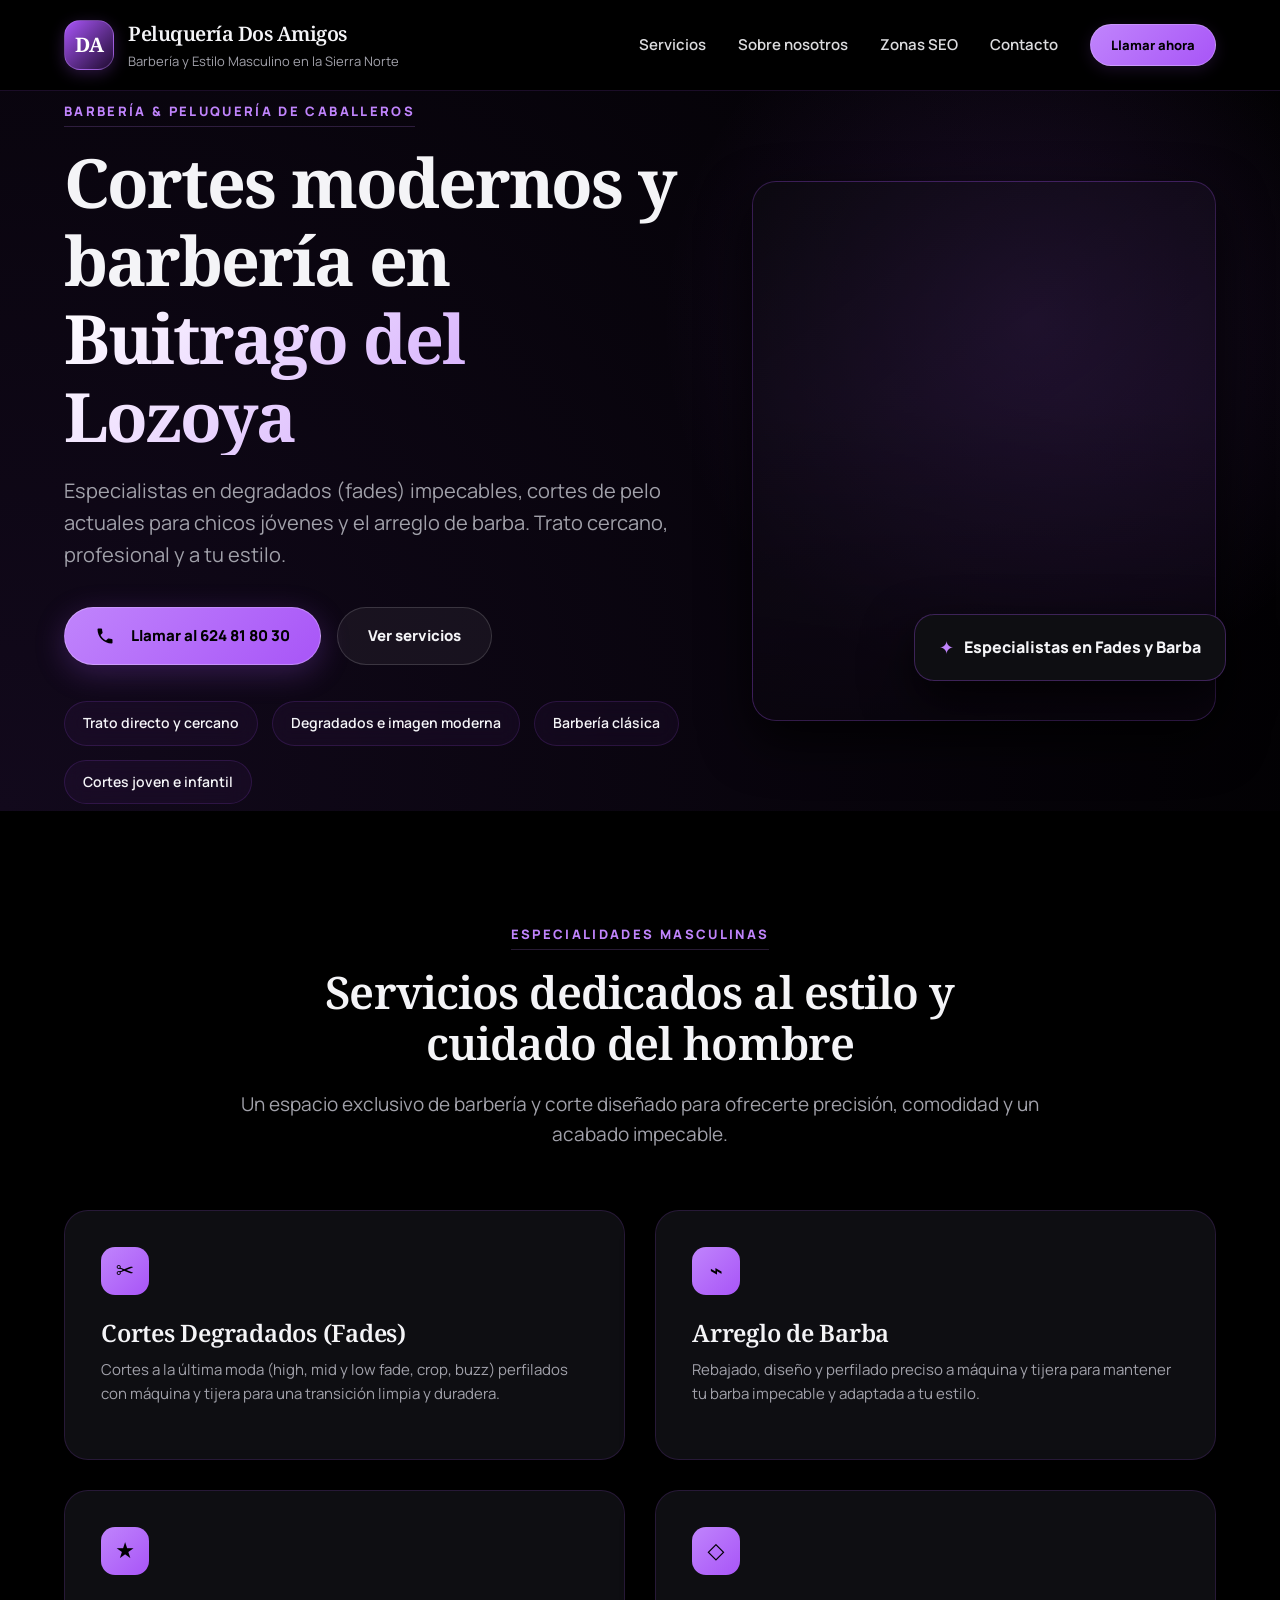
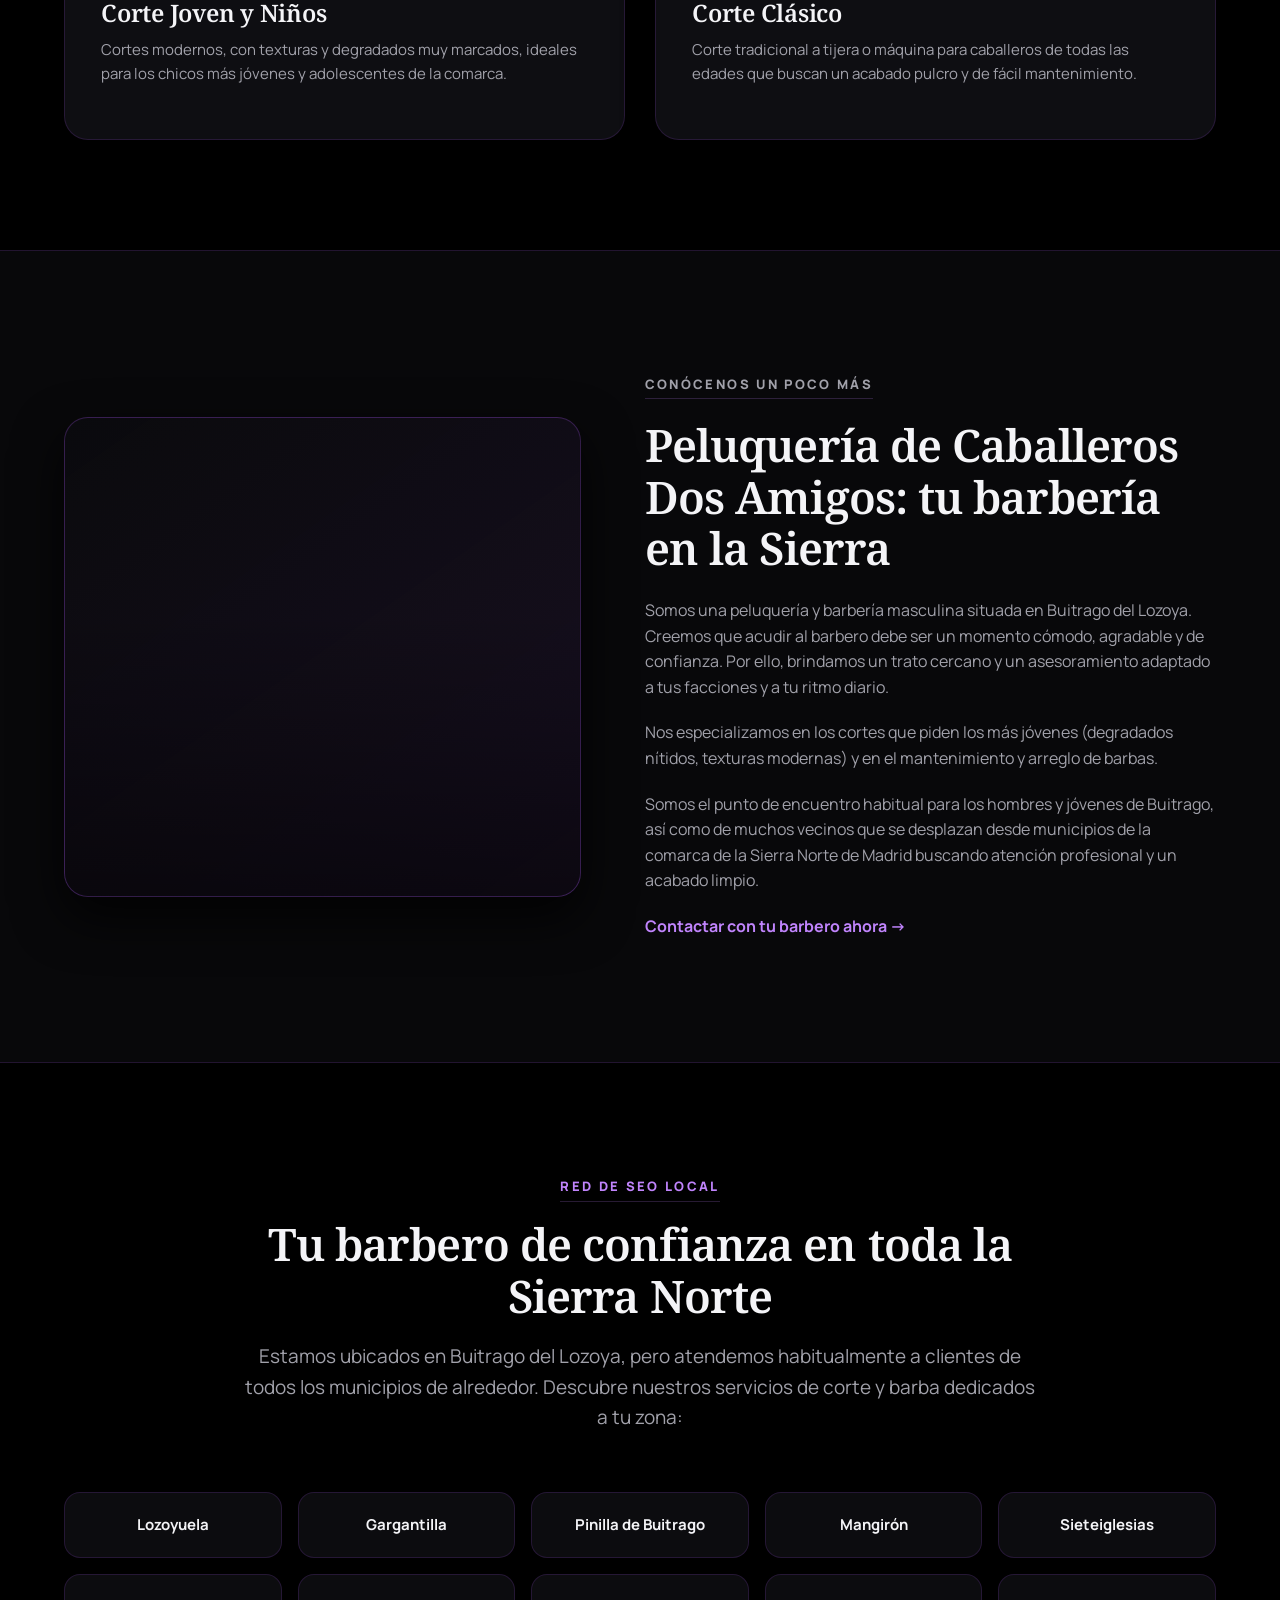
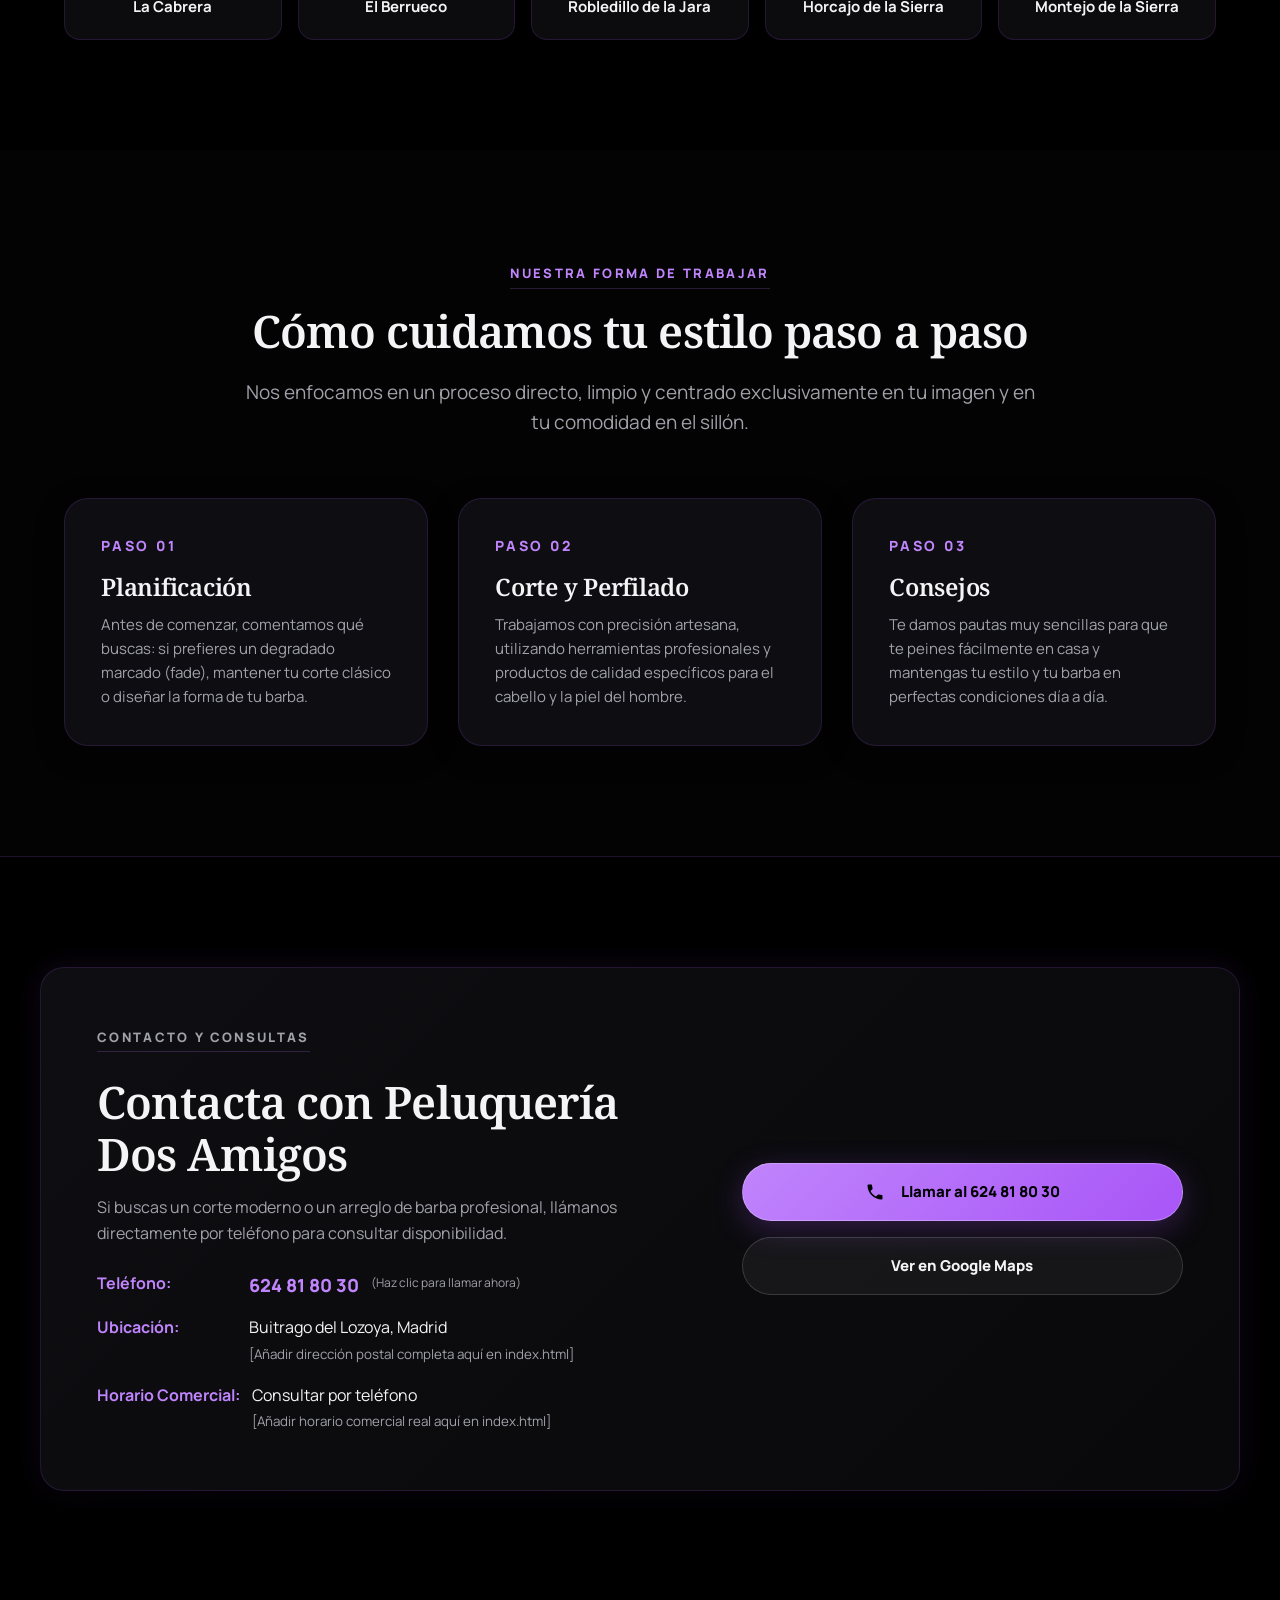
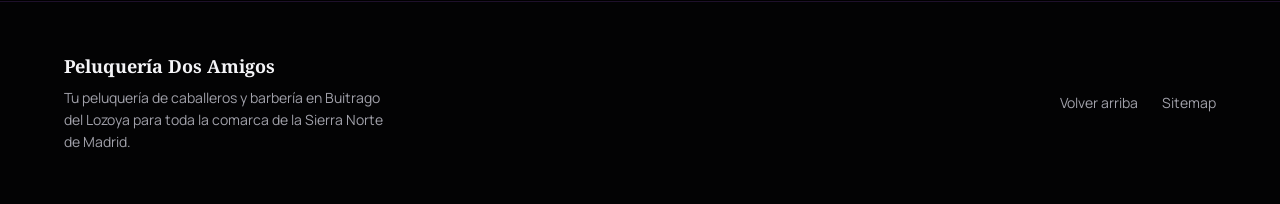
==== commit e6803656: "Eliminar WhatsApp, reservas y toallas calientes/lavados. Configurar contacto directo llamando al 624" ====
--- a/index.html
+++ b/index.html
@@ -6,8 +6,8 @@
   
   <!-- SEO Meta Tags -->
   <title>Barbería y Peluquería de Caballeros Dos Amigos | Buitrago del Lozoya</title>
-  <meta name="description" content="Peluquería de caballeros y barbería Dos Amigos en Buitrago del Lozoya. Cortes modernos, degradados (fades) para jóvenes, arreglo de barba y afeitado tradicional." />
-  <meta name="keywords" content="barberia Buitrago del Lozoya, peluqueria caballeros Buitrago, cortar pelo hombre Buitrago, degradados jovenes Buitrago, arreglar barba Buitrago, afeitado navaja Buitrago, peluqueria hombres Sierra Norte" />
+  <meta name="description" content="Peluquería de caballeros y barbería Dos Amigos en Buitrago del Lozoya. Cortes modernos, degradados (fades) para jóvenes y arreglo de barba profesional." />
+  <meta name="keywords" content="barberia Buitrago del Lozoya, peluqueria caballeros Buitrago, cortar pelo hombre Buitrago, degradados jovenes Buitrago, arreglar barba Buitrago, peluqueria hombres Sierra Norte" />
   <meta name="robots" content="index, follow, max-image-preview:large" />
   
   <!-- Canonical URL -->
@@ -39,7 +39,7 @@
     "image": "https://peluqueria-dos-amigos-buitrago.github.io/assets/og-peluqueria-dos-amigos.jpg",
     "@id": "https://peluqueria-dos-amigos-buitrago.github.io/#barbershop",
     "url": "https://peluqueria-dos-amigos-buitrago.github.io/",
-    "telephone": "+34000000000",
+    "telephone": "+34624818030",
     "priceRange": "€€",
     "address": {
       "@type": "PostalAddress",
@@ -112,8 +112,7 @@
         <a href="#sobre-nosotros">Sobre nosotros</a>
         <a href="#zonas">Zonas SEO</a>
         <a href="#contacto">Contacto</a>
-        <!-- REEMPLAZAR wa.me/34000000000 con el teléfono real -->
-        <a class="btn btn-small" href="https://wa.me/34000000000" target="_blank" rel="noopener">Pedir cita</a>
+        <a class="btn btn-small" href="tel:+34624818030">Llamar ahora</a>
       </nav>
     </div>
   </header>
@@ -126,19 +125,18 @@
         <div class="hero-copy reveal">
           <p class="eyebrow">Barbería &amp; Peluquería de Caballeros</p>
           <h1>Cortes modernos y barbería en <strong>Buitrago del Lozoya</strong></h1>
-          <p class="lead">Especialistas en degradados (fades) impecables, cortes de pelo actuales para chicos jóvenes y el arreglo tradicional de barba. Trato cercano, profesional y a tu estilo.</p>
+          <p class="lead">Especialistas en degradados (fades) impecables, cortes de pelo actuales para chicos jóvenes y el arreglo de barba. Trato cercano, profesional y a tu estilo.</p>
           <div class="hero-actions">
-            <!-- REEMPLAZAR wa.me/34000000000 con el número real -->
-            <a class="btn" href="https://wa.me/34000000000" target="_blank" rel="noopener">
-              <svg style="width:20px;height:20px;fill:currentColor;vertical-align:middle;margin-right:4px;" viewBox="0 0 24 24"><path d="M.057 24l1.687-6.163c-1.041-1.804-1.588-3.849-1.587-5.946C.06 5.348 5.397.01 12.008.01c3.202.001 6.212 1.246 8.477 3.514 2.266 2.268 3.507 5.28 3.505 8.484-.004 6.657-5.34 11.997-11.953 11.997-2.005-.001-3.973-.504-5.729-1.464L0 24zm6.59-4.846c1.666.988 3.311 1.485 5.35 1.486 5.517 0 10.005-4.48 10.008-9.997.002-2.673-1.037-5.185-2.927-7.078-1.89-1.891-4.401-2.934-7.081-2.936-5.524 0-10.014 4.481-10.017 9.997-.002 2.037.497 3.622 1.47 5.285L1.5 21.5l4.147-1.086zM17.75 14.89c-.313-.156-1.854-.915-2.145-1.02-.29-.105-.503-.156-.713.156-.21.314-.815 1.02-.998 1.23-.181.21-.363.236-.676.08-.313-.156-1.32-.486-2.515-1.55-.93-.83-1.558-1.856-1.74-2.17-.182-.313-.02-.482.137-.638.141-.14.313-.365.47-.547.156-.182.208-.313.313-.52.104-.209.052-.392-.026-.548-.078-.156-.713-1.72-.977-2.36-.257-.619-.519-.534-.713-.544-.18-.01-.39-.01-.6-.01-.21 0-.55.08-.838.393-.29.314-1.101 1.077-1.101 2.628 0 1.55 1.127 3.047 1.284 3.257.156.21 2.218 3.387 5.372 4.747.75.324 1.336.518 1.793.663.754.24 1.44.207 1.983.125.604-.093 1.854-.758 2.115-1.455.26-.698.26-1.298.182-1.423-.078-.125-.29-.208-.604-.364z"/></svg>
-              Reservar por WhatsApp
+            <a class="btn" href="tel:+34624818030">
+              <svg style="width:20px;height:20px;fill:currentColor;vertical-align:middle;margin-right:6px;" viewBox="0 0 24 24"><path d="M6.62 10.79c1.44 2.83 3.76 5.14 6.59 6.59l2.2-2.2c.27-.27.67-.36 1.02-.24 1.12.37 2.33.57 3.57.57.55 0 1 .45 1 1V20c0 .55-.45 1-1 1-9.39 0-17-7.61-17-17 0-.55.45-1 1-1h3.5c.55 0 1 .45 1 1 0 1.25.2 2.45.57 3.57.11.35.03.74-.25 1.02l-2.2 2.2z"/></svg>
+              Llamar al 624 81 80 30
             </a>
             <a class="btn btn-ghost" href="#servicios">Ver servicios</a>
           </div>
           <ul class="trust-list" aria-label="Nuestras garantías">
-            <li>Cita previa sin esperas</li>
+            <li>Trato directo y cercano</li>
             <li>Degradados e imagen moderna</li>
-            <li>Barbería clásica a navaja</li>
+            <li>Barbería clásica</li>
             <li>Cortes joven e infantil</li>
           </ul>
         </div>
@@ -167,7 +165,7 @@
           <article class="card reveal">
             <span class="icon" aria-hidden="true">⌁</span>
             <h3>Arreglo de Barba</h3>
-            <p>Perfilado preciso a navaja clásica, rebajado, hidratación con aceites esenciales y toalla caliente para mantener tu barba impecable.</p>
+            <p>Rebajado, diseño y perfilado preciso a máquina y tijera para mantener tu barba impecable y adaptada a tu estilo.</p>
           </article>
           <article class="card reveal">
             <span class="icon" aria-hidden="true">★</span>
@@ -175,19 +173,9 @@
             <p>Cortes modernos, con texturas y degradados muy marcados, ideales para los chicos más jóvenes y adolescentes de la comarca.</p>
           </article>
           <article class="card reveal">
-            <span class="icon" aria-hidden="true">≈</span>
-            <h3>Afeitado Tradicional</h3>
-            <p>Afeitado completo a navaja con brocha de afeitar, espuma clásica y bálsamos calmantes. Una experiencia reconfortante y de apurado máximo.</p>
-          </article>
-          <article class="card reveal">
-            <span class="icon" aria-hidden="true">●</span>
-            <h3>Salud Capilar Masculina</h3>
-            <p>Lavado con masaje estimulante del cuero cabelludo y tratamientos para la prevención de la caída, caspa o el exceso de grasa.</p>
-          </article>
-          <article class="card reveal">
             <span class="icon" aria-hidden="true">◇</span>
-            <h3>Asesoría de Estilo</h3>
-            <p>Estudiamos tu tipo de rostro y tu cabello para sugerirte el diseño de corte y barba que mejor potencien tus facciones y personalidad.</p>
+            <h3>Corte Clásico</h3>
+            <p>Corte tradicional a tijera o máquina para caballeros de todas las edades que buscan un acabado pulcro y de fácil mantenimiento.</p>
           </article>
         </div>
       </div>
@@ -201,9 +189,9 @@
           <p class="eyebrow">Conócenos un poco más</p>
           <h2>Peluquería de Caballeros Dos Amigos: tu barbería en la Sierra</h2>
           <p>Somos una peluquería y barbería masculina situada en Buitrago del Lozoya. Creemos que acudir al barbero debe ser un momento cómodo, agradable y de confianza. Por ello, brindamos un trato cercano y un asesoramiento adaptado a tus facciones y a tu ritmo diario.</p>
-          <p>Nos especializamos en los cortes que piden los más jóvenes (degradados nítidos, texturas modernas) y en el ritual clásico del afeitado y mantenimiento de barbas.</p>
+          <p>Nos especializamos en los cortes que piden los más jóvenes (degradados nítidos, texturas modernas) y en el mantenimiento y arreglo de barbas.</p>
           <p>Somos el punto de encuentro habitual para los hombres y jóvenes de Buitrago, así como de muchos vecinos que se desplazan desde municipios de la comarca de la Sierra Norte de Madrid buscando atención profesional y un acabado limpio.</p>
-          <a class="text-link" href="#contacto">Hablar con tu barbero ahora →</a>
+          <a class="text-link" href="#contacto">Contactar con tu barbero ahora →</a>
         </div>
       </div>
     </section>
@@ -243,17 +231,17 @@
           <article class="method reveal">
             <span>PASO 01</span>
             <h3>Planificación</h3>
-            <p>Antes de encender la máquina o mojar el cabello, comentamos qué buscas: si quieres un degradado marcado (fade), mantener tu estilo clásico o rediseñar la forma de tu barba.</p>
+            <p>Antes de comenzar, comentamos qué buscas: si prefieres un degradado marcado (fade), mantener tu corte clásico o diseñar la forma de tu barba.</p>
           </article>
           <article class="method reveal">
             <span>PASO 02</span>
             <h3>Corte y Perfilado</h3>
-            <p>Trabajamos con precisión artesana, utilizando herramientas profesionales y productos específicos para el cabello y cuero cabelludo del hombre.</p>
+            <p>Trabajamos con precisión artesana, utilizando herramientas profesionales y productos de calidad específicos para el cabello y la piel del hombre.</p>
           </article>
           <article class="method reveal">
             <span>PASO 03</span>
-            <h3>Mantenimiento</h3>
-            <p>Te damos pautas muy sencillas para que te peines fácilmente en casa y mantengas tu barba limpia e hidratada en tu día a día.</p>
+            <h3>Consejos</h3>
+            <p>Te damos pautas muy sencillas para que te peines fácilmente en casa y mantengas tu estilo y tu barba en perfectas condiciones día a día.</p>
           </article>
         </div>
       </div>
@@ -263,16 +251,15 @@
     <section class="section" id="contacto">
       <div class="container contact-box reveal">
         <div>
-          <p class="eyebrow">Contacto y Reservas</p>
-          <h2>Pide tu cita previa en Peluquería Dos Amigos</h2>
-          <p>Para garantizar una atención ágil y evitar esperas, recomendamos reservar cita con antelación. Puedes escribirnos por WhatsApp o llamarnos directamente para consultar la agenda.</p>
+          <p class="eyebrow">Contacto y Consultas</p>
+          <h2>Contacta con Peluquería Dos Amigos</h2>
+          <p>Si buscas un corte moderno o un arreglo de barba profesional, llámanos directamente por teléfono para consultar disponibilidad.</p>
           
           <ul class="contact-list">
-            <!-- REEMPLAZAR teléfono, dirección y horario reales en las siguientes líneas según corresponda -->
             <li>
-              <strong>Teléfono/WhatsApp:</strong> 
-              <a href="tel:+34000000000">000 000 000</a> 
-              <span style="display:block;font-size:12px;color:var(--muted);margin-top:2px;">(Haz clic para llamar o chatear)</span>
+              <strong>Teléfono:</strong> 
+              <a href="tel:+34624818030" style="font-weight: 800; font-size: 18px; color: var(--gold-light);">624 81 80 30</a> 
+              <span style="display:block;font-size:12px;color:var(--muted);margin-top:2px;">(Haz clic para llamar ahora)</span>
             </li>
             <li>
               <strong>Ubicación:</strong> 
@@ -280,15 +267,14 @@
             </li>
             <li>
               <strong>Horario Comercial:</strong> 
-              <span>Consultar por WhatsApp o teléfono <br><small style="color:var(--muted)">[Añadir horario comercial real aquí en index.html]</small></span>
+              <span>Consultar por teléfono <br><small style="color:var(--muted)">[Añadir horario comercial real aquí en index.html]</small></span>
             </li>
           </ul>
         </div>
         <div class="contact-actions">
-          <!-- REEMPLAZAR wa.me/34000000000 con el teléfono real -->
-          <a class="btn" href="https://wa.me/34000000000" target="_blank" rel="noopener">
-            <svg style="width:20px;height:20px;fill:currentColor;vertical-align:middle;margin-right:6px;" viewBox="0 0 24 24"><path d="M.057 24l1.687-6.163c-1.041-1.804-1.588-3.849-1.587-5.946C.06 5.348 5.397.01 12.008.01c3.202.001 6.212 1.246 8.477 3.514 2.266 2.268 3.507 5.28 3.505 8.484-.004 6.657-5.34 11.997-11.953 11.997-2.005-.001-3.973-.504-5.729-1.464L0 24zm6.59-4.846c1.666.988 3.311 1.485 5.35 1.486 5.517 0 10.005-4.48 10.008-9.997.002-2.673-1.037-5.185-2.927-7.078-1.89-1.891-4.401-2.934-7.081-2.936-5.524 0-10.014 4.481-10.017 9.997-.002 2.037.497 3.622 1.47 5.285L1.5 21.5l4.147-1.086zM17.75 14.89c-.313-.156-1.854-.915-2.145-1.02-.29-.105-.503-.156-.713.156-.21.314-.815 1.02-.998 1.23-.181.21-.363.236-.676.08-.313-.156-1.32-.486-2.515-1.55-.93-.83-1.558-1.856-1.74-2.17-.182-.313-.02-.482.137-.638.141-.14.313-.365.47-.547.156-.182.208-.313.313-.52.104-.209.052-.392-.026-.548-.078-.156-.713-1.72-.977-2.36-.257-.619-.519-.534-.713-.544-.18-.01-.39-.01-.6-.01-.21 0-.55.08-.838.393-.29.314-1.101 1.077-1.101 2.628 0 1.55 1.127 3.047 1.284 3.257.156.21 2.218 3.387 5.372 4.747.75.324 1.336.518 1.793.663.754.24 1.44.207 1.983.125.604-.093 1.854-.758 2.115-1.455.26-.698.26-1.298.182-1.423-.078-.125-.29-.208-.604-.364z"/></svg>
-            Reservar por WhatsApp
+          <a class="btn" href="tel:+34624818030">
+            <svg style="width:20px;height:20px;fill:currentColor;vertical-align:middle;margin-right:6px;" viewBox="0 0 24 24"><path d="M6.62 10.79c1.44 2.83 3.76 5.14 6.59 6.59l2.2-2.2c.27-.27.67-.36 1.02-.24 1.12.37 2.33.57 3.57.57.55 0 1 .45 1 1V20c0 .55-.45 1-1 1-9.39 0-17-7.61-17-17 0-.55.45-1 1-1h3.5c.55 0 1 .45 1 1 0 1.25.2 2.45.57 3.57.11.35.03.74-.25 1.02l-2.2 2.2z"/></svg>
+            Llamar al 624 81 80 30
           </a>
           <a class="btn btn-ghost" href="https://www.google.com/maps/search/Peluquer%C3%ADa+Dos+Amigos+Buitrago+del+Lozoya" target="_blank" rel="noopener">
             Ver en Google Maps
@@ -312,14 +298,6 @@
     </div>
   </footer>
 
-  <!-- Botón Flotante de WhatsApp para Móvil y Escritorio -->
-  <!-- REEMPLAZAR wa.me/34000000000 con el teléfono real -->
-  <a href="https://wa.me/34000000000" class="whatsapp-float" target="_blank" rel="noopener" aria-label="Escríbenos a WhatsApp para reservar tu cita">
-    <svg viewBox="0 0 24 24">
-      <path d="M.057 24l1.687-6.163c-1.041-1.804-1.588-3.849-1.587-5.946C.06 5.348 5.397.01 12.008.01c3.202.001 6.212 1.246 8.477 3.514 2.266 2.268 3.507 5.28 3.505 8.484-.004 6.657-5.34 11.997-11.953 11.997-2.005-.001-3.973-.504-5.729-1.464L0 24zm6.59-4.846c1.666.988 3.311 1.485 5.35 1.486 5.517 0 10.005-4.48 10.008-9.997.002-2.673-1.037-5.185-2.927-7.078-1.89-1.891-4.401-2.934-7.081-2.936-5.524 0-10.014 4.481-10.017 9.997-.002 2.037.497 3.622 1.47 5.285L1.5 21.5l4.147-1.086zM17.75 14.89c-.313-.156-1.854-.915-2.145-1.02-.29-.105-.503-.156-.713.156-.21.314-.815 1.02-.998 1.23-.181.21-.363.236-.676.08-.313-.156-1.32-.486-2.515-1.55-.93-.83-1.558-1.856-1.74-2.17-.182-.313-.02-.482.137-.638.141-.14.313-.365.47-.547.156-.182.208-.313.313-.52.104-.209.052-.392-.026-.548-.078-.156-.713-1.72-.977-2.36-.257-.619-.519-.534-.713-.544-.18-.01-.39-.01-.6-.01-.21 0-.55.08-.838.393-.29.314-1.101 1.077-1.101 2.628 0 1.55 1.127 3.047 1.284 3.257.156.21 2.218 3.387 5.372 4.747.75.324 1.336.518 1.793.663.754.24 1.44.207 1.983.125.604-.093 1.854-.758 2.115-1.455.26-.698.26-1.298.182-1.423-.078-.125-.29-.208-.604-.364z"/>
-    </svg>
-  </a>
-
   <!-- Scripts -->
   <script src="assets/main.js"></script>
 </body>
--- a/assets/styles.css
+++ b/assets/styles.css
@@ -446,7 +446,7 @@
 }
 
 .services-grid {
-  grid-template-columns: repeat(3, 1fr);
+  grid-template-columns: repeat(2, 1fr);
 }
 
 .card {
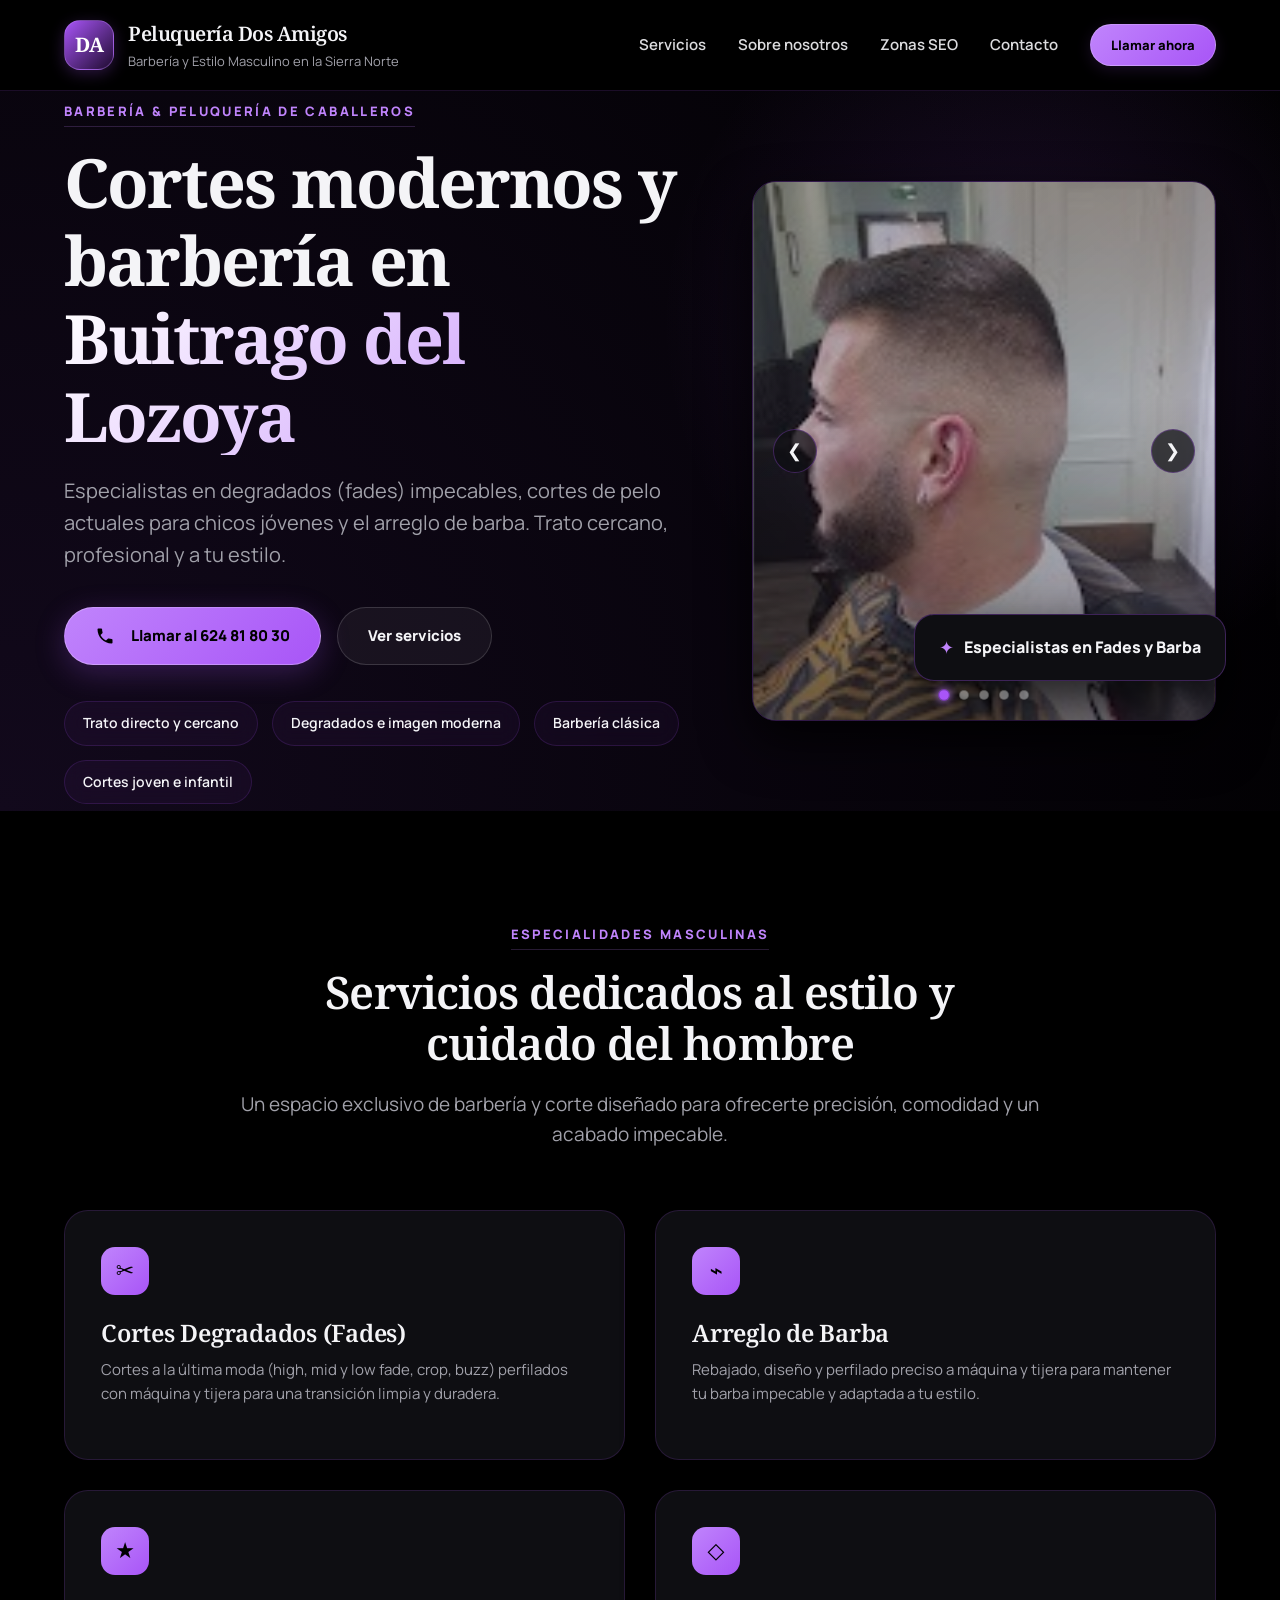
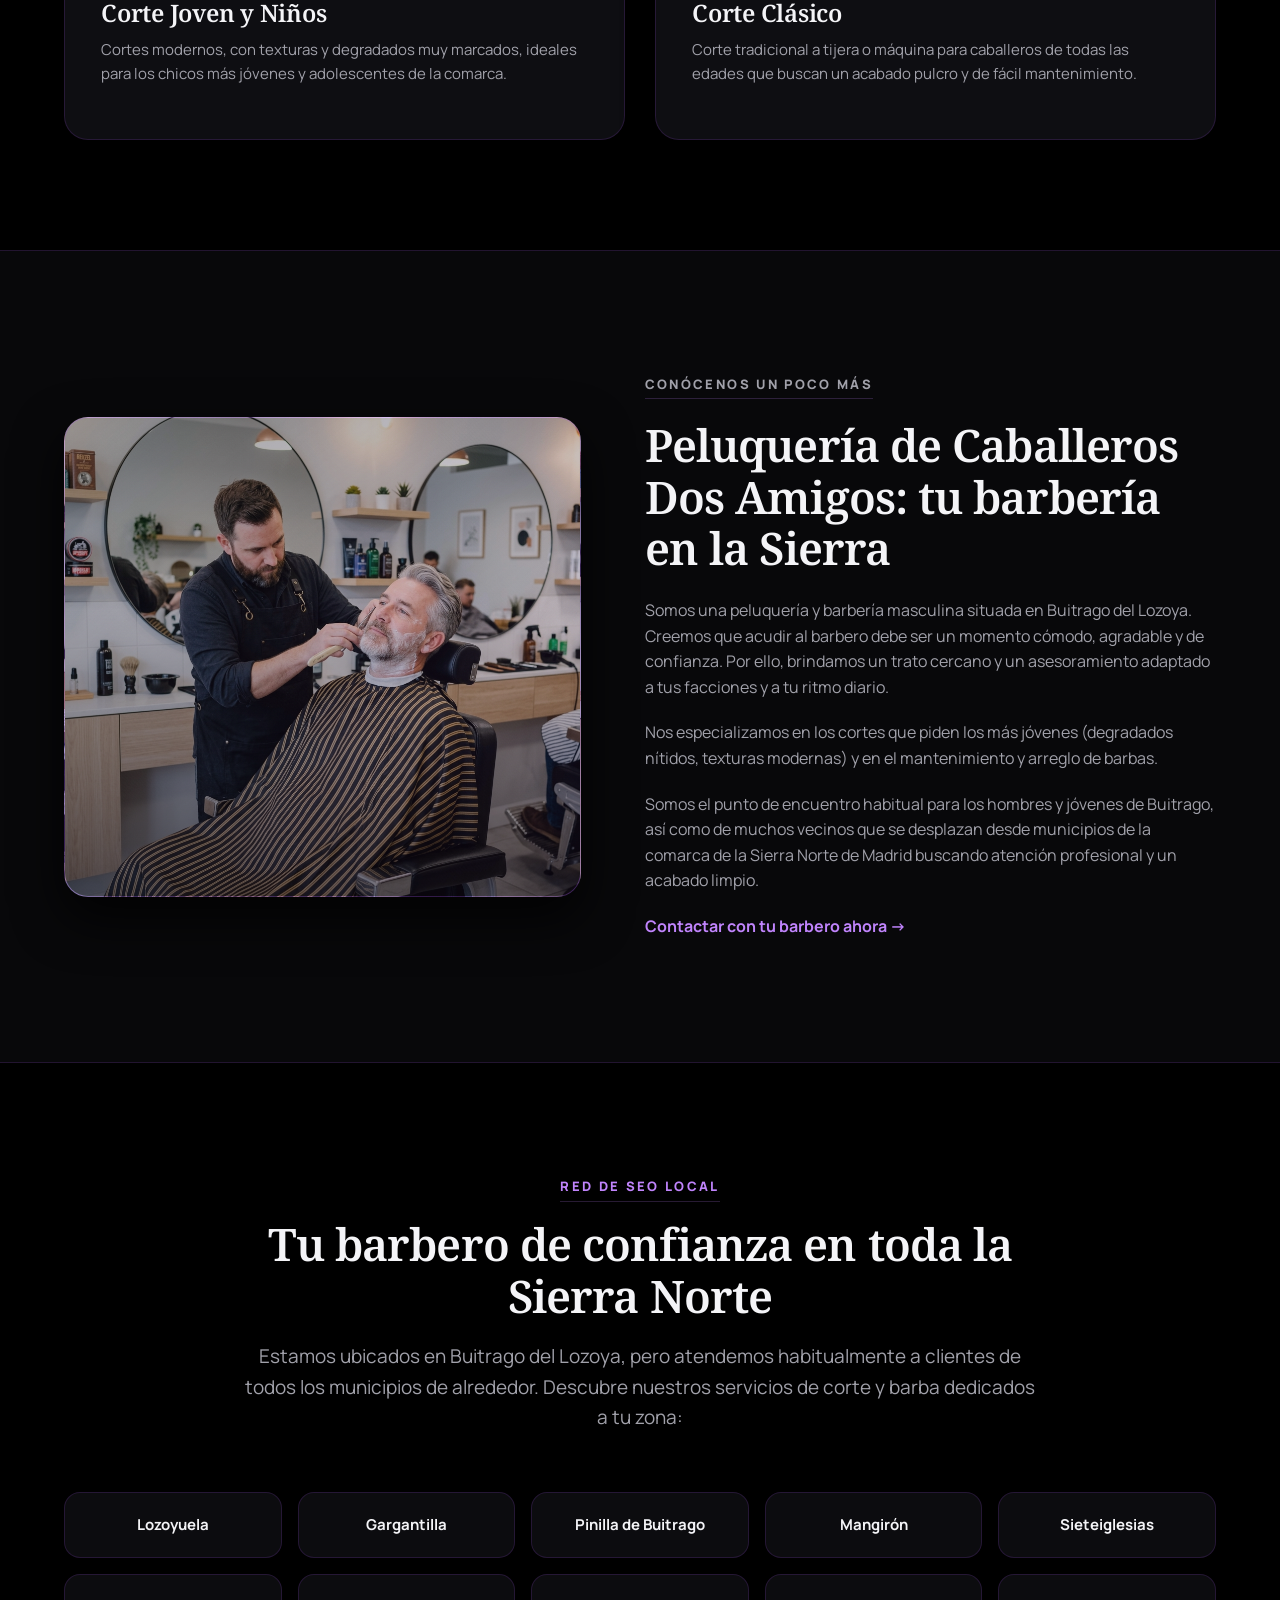
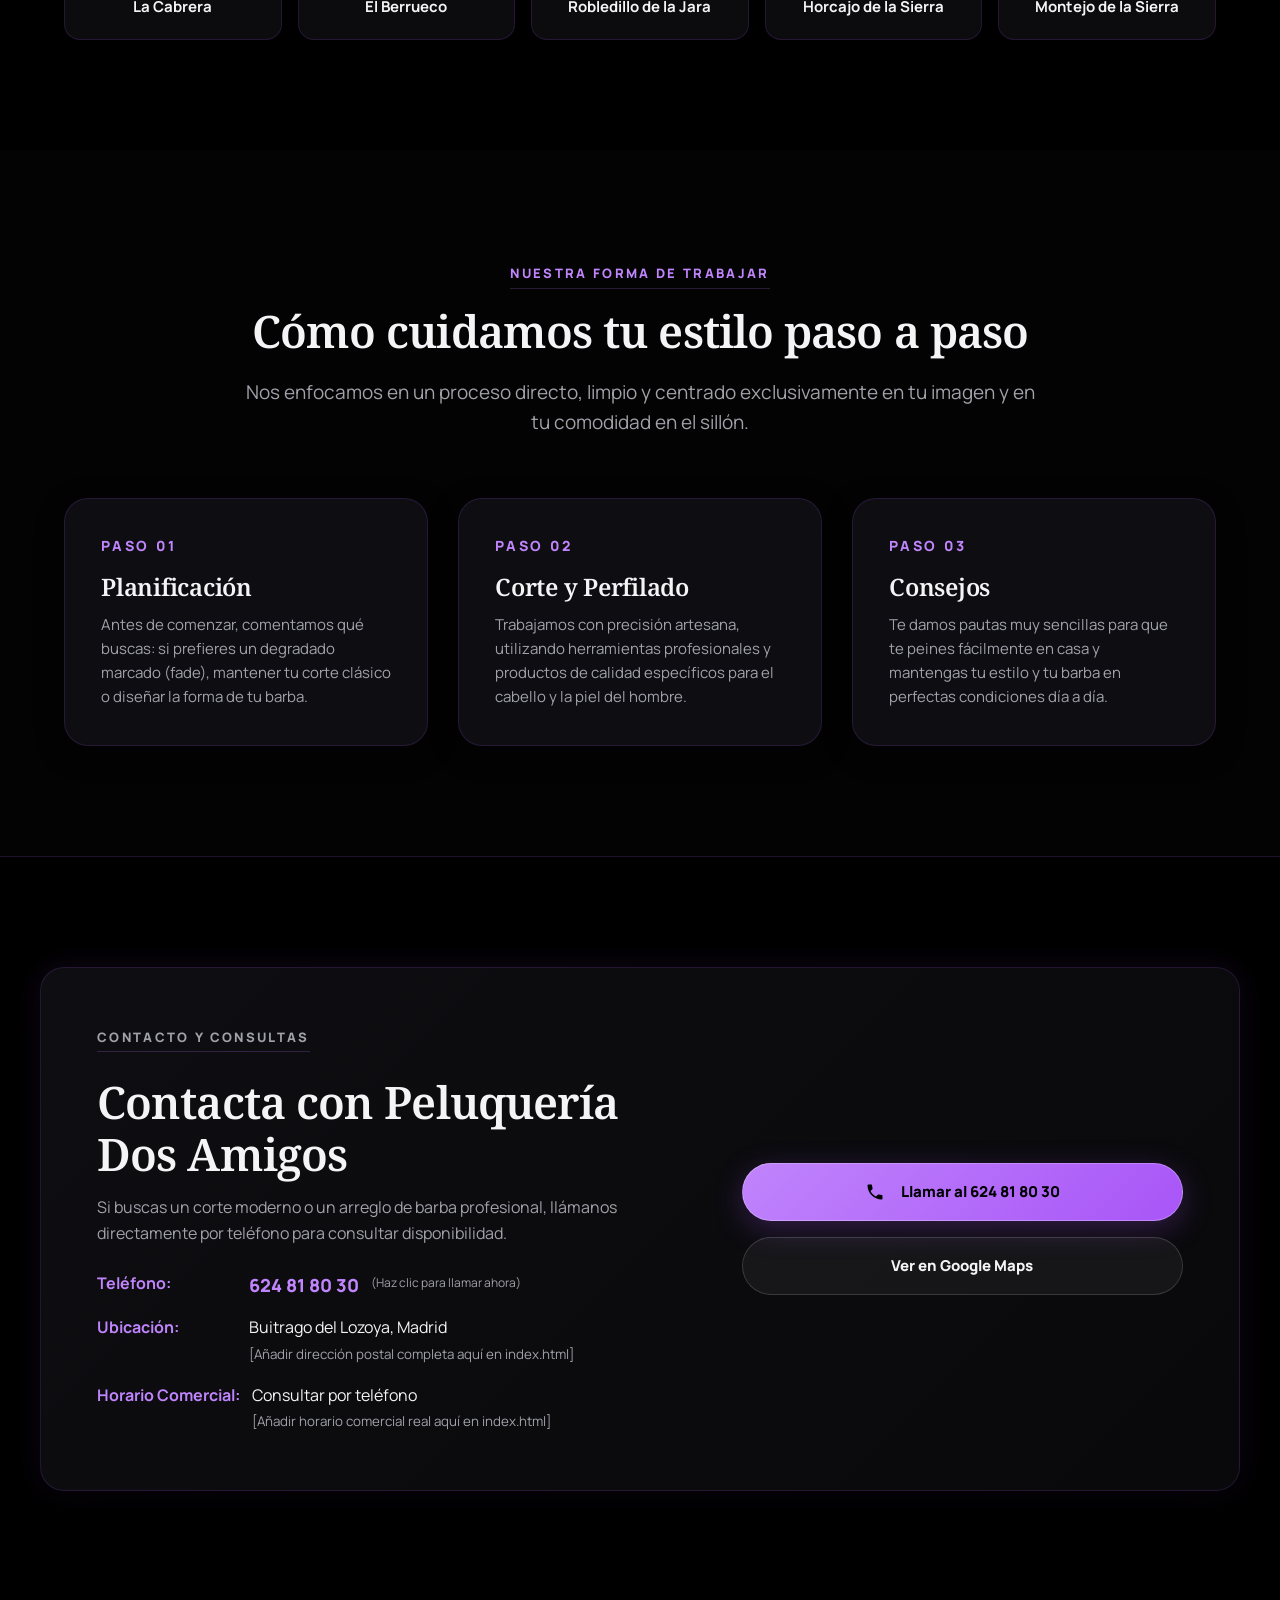
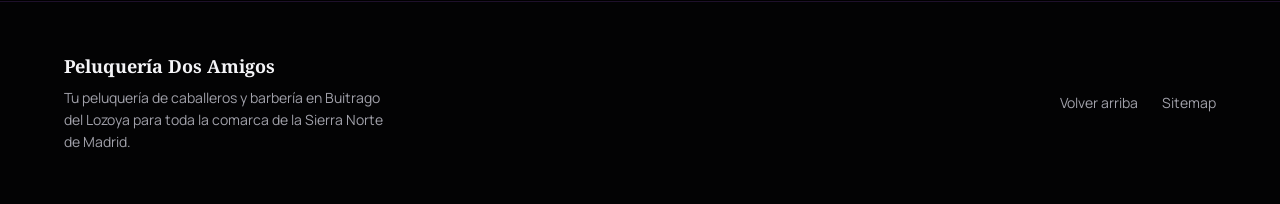
==== commit 8b4467be: "Integrar carrusel interactivo con fotos de cortes reales y agregar imagen de afeitado de barba perso" ====
--- a/index.html
+++ b/index.html
@@ -141,8 +141,27 @@
           </ul>
         </div>
         <div class="hero-card reveal floating-card">
-          <!-- Tarjeta de imagen premium de corte degradado de chico joven -->
-          <div class="photo-card photo-main" role="img" aria-label="Corte degradado de pelo corto moderno para hombre joven"></div>
+          <!-- Carrusel de imágenes reales de cortes -->
+          <div class="carousel-container">
+            <div class="carousel-slides">
+              <div class="carousel-slide active" style="background-image: linear-gradient(145deg, rgba(14, 14, 18, 0.4), rgba(168, 85, 247, 0.1)), url('assets/corte-1.jpg');" role="img" aria-label="Corte degradado moderno - Estilo 1"></div>
+              <div class="carousel-slide" style="background-image: linear-gradient(145deg, rgba(14, 14, 18, 0.4), rgba(168, 85, 247, 0.1)), url('assets/corte-2.jpg');" role="img" aria-label="Corte degradado moderno - Estilo 2"></div>
+              <div class="carousel-slide" style="background-image: linear-gradient(145deg, rgba(14, 14, 18, 0.4), rgba(168, 85, 247, 0.1)), url('assets/corte-3.jpg');" role="img" aria-label="Corte degradado moderno - Estilo 3"></div>
+              <div class="carousel-slide" style="background-image: linear-gradient(145deg, rgba(14, 14, 18, 0.4), rgba(168, 85, 247, 0.1)), url('assets/corte-1.jpg');" role="img" aria-label="Corte degradado moderno - Estilo 4"></div>
+              <div class="carousel-slide" style="background-image: linear-gradient(145deg, rgba(14, 14, 18, 0.4), rgba(168, 85, 247, 0.1)), url('assets/corte-2.jpg');" role="img" aria-label="Corte degradado moderno - Estilo 5"></div>
+            </div>
+            <!-- Botones de flechas de control -->
+            <button class="carousel-arrow prev" aria-label="Imagen anterior">❮</button>
+            <button class="carousel-arrow next" aria-label="Imagen siguiente">❯</button>
+            <!-- Puntos indicadores -->
+            <div class="carousel-dots">
+              <span class="dot active" data-slide="0"></span>
+              <span class="dot" data-slide="1"></span>
+              <span class="dot" data-slide="2"></span>
+              <span class="dot" data-slide="3"></span>
+              <span class="dot" data-slide="4"></span>
+            </div>
+          </div>
           <div class="floating-note">Especialistas en Fades y Barba</div>
         </div>
       </div>
@@ -184,7 +203,7 @@
     <!-- Sección Sobre Nosotros -->
     <section class="split section-soft" id="sobre-nosotros">
       <div class="container split-grid">
-        <div class="image-panel reveal" role="img" aria-label="Sillón de barbería clásico de cuero negro y herramientas de corte"></div>
+        <div class="image-panel reveal" role="img" aria-label="Barbero afeitando la barba con cuchilla clásica a un cliente de unos 50 años"></div>
         <div class="reveal">
           <p class="eyebrow">Conócenos un poco más</p>
           <h2>Peluquería de Caballeros Dos Amigos: tu barbería en la Sierra</h2>
--- a/assets/styles.css
+++ b/assets/styles.css
@@ -505,7 +505,7 @@
 }
 
 .image-panel {
-  background-image: linear-gradient(145deg, rgba(14, 14, 18, 0.4), rgba(168, 85, 247, 0.1)), url('https://images.unsplash.com/photo-1503951914875-452162b0f3f1?auto=format&fit=crop&w=1200&q=80');
+  background-image: linear-gradient(145deg, rgba(14, 14, 18, 0.4), rgba(168, 85, 247, 0.1)), url('afeitado.png');
   min-height: 480px;
 }
 
@@ -1035,3 +1035,120 @@
     transform: translateY(0);
   }
 }
+
+/* Carousel Styles */
+.carousel-container {
+  width: 100%;
+  height: 540px;
+  position: relative;
+  overflow: hidden;
+  border-radius: var(--radius);
+  border: 1px solid rgba(168, 85, 247, 0.25);
+  box-shadow: var(--shadow);
+}
+
+.carousel-slides {
+  width: 100%;
+  height: 100%;
+  position: relative;
+}
+
+.carousel-slide {
+  position: absolute;
+  inset: 0;
+  background-position: center;
+  background-size: cover;
+  opacity: 0;
+  transition: opacity 0.8s ease-in-out;
+  z-index: 1;
+}
+
+.carousel-slide.active {
+  opacity: 1;
+  z-index: 2;
+}
+
+.carousel-slide::before {
+  content: "";
+  position: absolute;
+  inset: 0;
+  background: linear-gradient(to top, rgba(0, 0, 0, 0.5) 0%, transparent 60%);
+}
+
+.carousel-arrow {
+  position: absolute;
+  top: 50%;
+  transform: translateY(-50%);
+  background: rgba(14, 14, 18, 0.7);
+  border: 1px solid rgba(168, 85, 247, 0.3);
+  color: var(--text);
+  width: 44px;
+  height: 44px;
+  border-radius: 50%;
+  cursor: pointer;
+  z-index: 10;
+  display: flex;
+  align-items: center;
+  justify-content: center;
+  font-size: 18px;
+  transition: all 0.3s ease;
+  user-select: none;
+}
+
+.carousel-arrow:hover {
+  background: var(--gold);
+  border-color: var(--gold-light);
+  transform: translateY(-50%) scale(1.1);
+  box-shadow: 0 0 12px rgba(168, 85, 247, 0.6);
+}
+
+.carousel-arrow.prev {
+  left: 20px;
+}
+
+.carousel-arrow.next {
+  right: 20px;
+}
+
+.carousel-dots {
+  position: absolute;
+  bottom: 20px;
+  left: 50%;
+  transform: translateX(-50%);
+  z-index: 10;
+  display: flex;
+  gap: 10px;
+}
+
+.carousel-dots .dot {
+  width: 10px;
+  height: 10px;
+  border-radius: 50%;
+  background: rgba(255, 255, 255, 0.4);
+  cursor: pointer;
+  transition: all 0.3s ease;
+  border: 1px solid rgba(0, 0, 0, 0.3);
+}
+
+.carousel-dots .dot.active {
+  background: var(--gold);
+  transform: scale(1.2);
+  box-shadow: 0 0 8px var(--gold-light);
+}
+
+@media (max-width: 576px) {
+  .carousel-container {
+    height: 400px;
+  }
+  .carousel-arrow {
+    width: 36px;
+    height: 36px;
+    font-size: 14px;
+  }
+  .carousel-arrow.prev {
+    left: 10px;
+  }
+  .carousel-arrow.next {
+    right: 10px;
+  }
+}
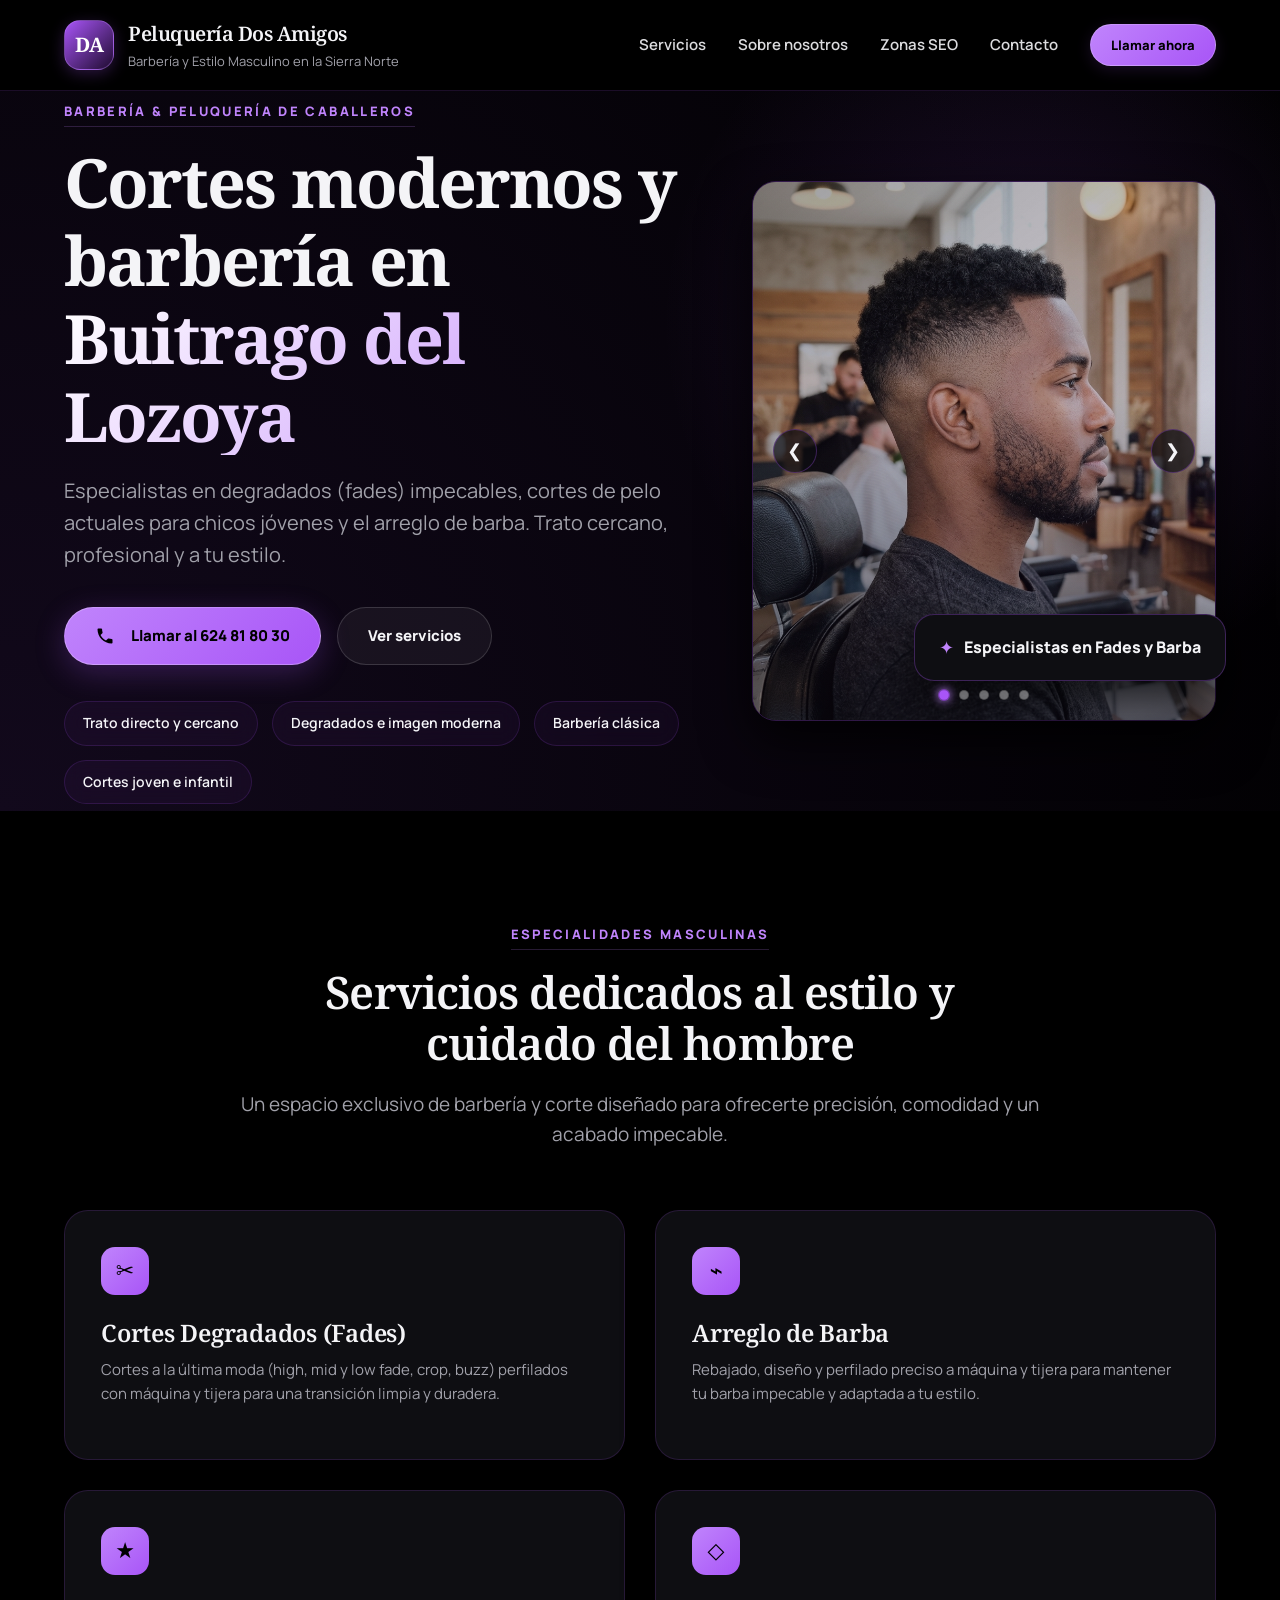
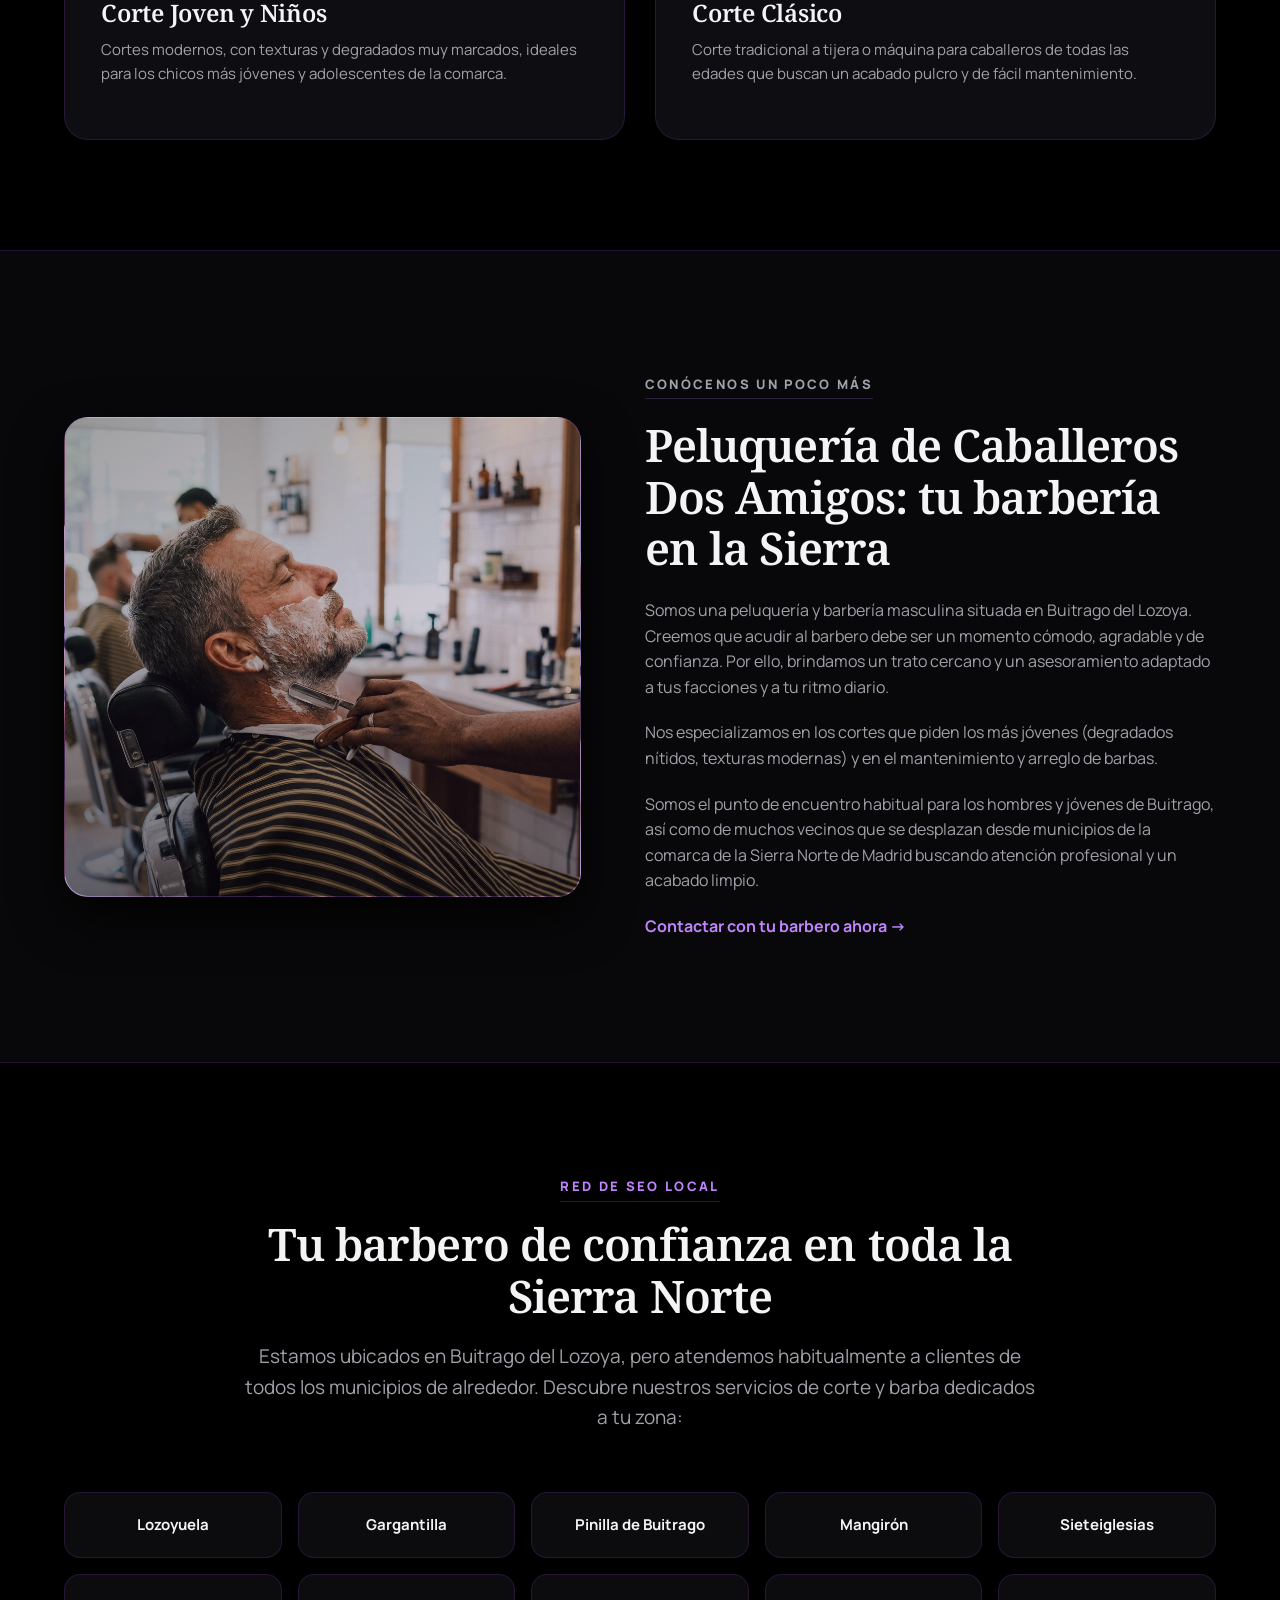
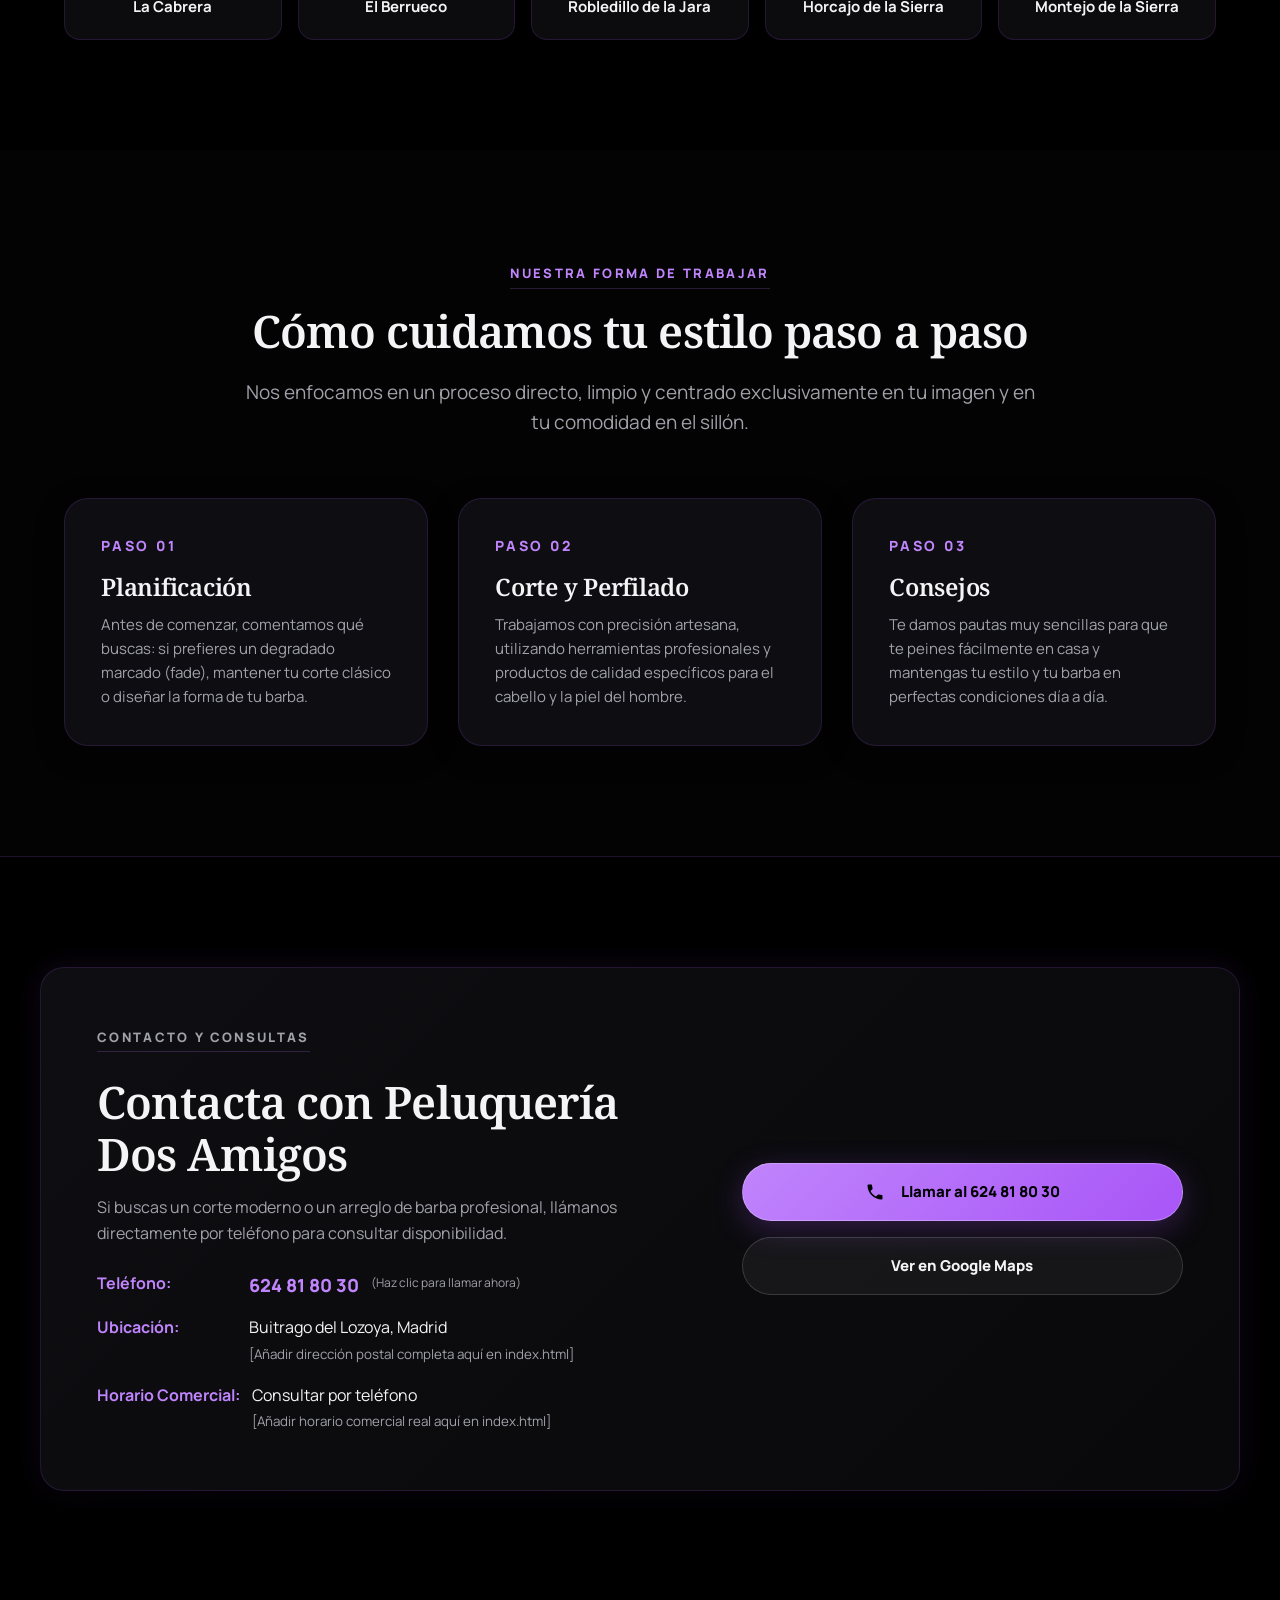
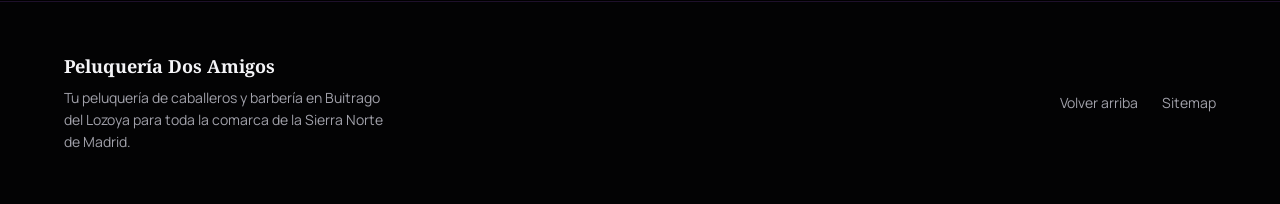
==== commit 759d8aac: "Actualizar carrusel con 5 imágenes de corte en PNG únicas y nueva imagen de afeitado sin la cara del" ====
--- a/index.html
+++ b/index.html
@@ -28,7 +28,7 @@
   <link rel="preconnect" href="https://fonts.gstatic.com" crossorigin />
   
   <!-- Stylesheets -->
-  <link rel="stylesheet" href="assets/styles.css" />
+  <link rel="stylesheet" href="assets/styles.css?v=1.2" />
   
   <!-- Schema.org JSON-LD para SEO Local -->
   <script type="application/ld+json">
@@ -144,11 +144,11 @@
           <!-- Carrusel de imágenes reales de cortes -->
           <div class="carousel-container">
             <div class="carousel-slides">
-              <div class="carousel-slide active" style="background-image: linear-gradient(145deg, rgba(14, 14, 18, 0.4), rgba(168, 85, 247, 0.1)), url('assets/corte-1.jpg');" role="img" aria-label="Corte degradado moderno - Estilo 1"></div>
-              <div class="carousel-slide" style="background-image: linear-gradient(145deg, rgba(14, 14, 18, 0.4), rgba(168, 85, 247, 0.1)), url('assets/corte-2.jpg');" role="img" aria-label="Corte degradado moderno - Estilo 2"></div>
-              <div class="carousel-slide" style="background-image: linear-gradient(145deg, rgba(14, 14, 18, 0.4), rgba(168, 85, 247, 0.1)), url('assets/corte-3.jpg');" role="img" aria-label="Corte degradado moderno - Estilo 3"></div>
-              <div class="carousel-slide" style="background-image: linear-gradient(145deg, rgba(14, 14, 18, 0.4), rgba(168, 85, 247, 0.1)), url('assets/corte-1.jpg');" role="img" aria-label="Corte degradado moderno - Estilo 4"></div>
-              <div class="carousel-slide" style="background-image: linear-gradient(145deg, rgba(14, 14, 18, 0.4), rgba(168, 85, 247, 0.1)), url('assets/corte-2.jpg');" role="img" aria-label="Corte degradado moderno - Estilo 5"></div>
+              <div class="carousel-slide active" style="background-image: linear-gradient(145deg, rgba(14, 14, 18, 0.4), rgba(168, 85, 247, 0.1)), url('assets/corte-1.png');" role="img" aria-label="Corte degradado moderno - Cliente 1"></div>
+              <div class="carousel-slide" style="background-image: linear-gradient(145deg, rgba(14, 14, 18, 0.4), rgba(168, 85, 247, 0.1)), url('assets/corte-2.png');" role="img" aria-label="Corte degradado moderno - Cliente 2"></div>
+              <div class="carousel-slide" style="background-image: linear-gradient(145deg, rgba(14, 14, 18, 0.4), rgba(168, 85, 247, 0.1)), url('assets/corte-3.png');" role="img" aria-label="Corte degradado moderno - Cliente 3"></div>
+              <div class="carousel-slide" style="background-image: linear-gradient(145deg, rgba(14, 14, 18, 0.4), rgba(168, 85, 247, 0.1)), url('assets/corte-4.png');" role="img" aria-label="Corte degradado moderno - Cliente 4"></div>
+              <div class="carousel-slide" style="background-image: linear-gradient(145deg, rgba(14, 14, 18, 0.4), rgba(168, 85, 247, 0.1)), url('assets/corte-5.png');" role="img" aria-label="Corte degradado moderno - Cliente 5"></div>
             </div>
             <!-- Botones de flechas de control -->
             <button class="carousel-arrow prev" aria-label="Imagen anterior">❮</button>
--- a/assets/styles.css
+++ b/assets/styles.css
@@ -1055,7 +1055,10 @@
 
 .carousel-slide {
   position: absolute;
-  inset: 0;
+  top: 0;
+  left: 0;
+  width: 100%;
+  height: 100%;
   background-position: center;
   background-size: cover;
   opacity: 0;
